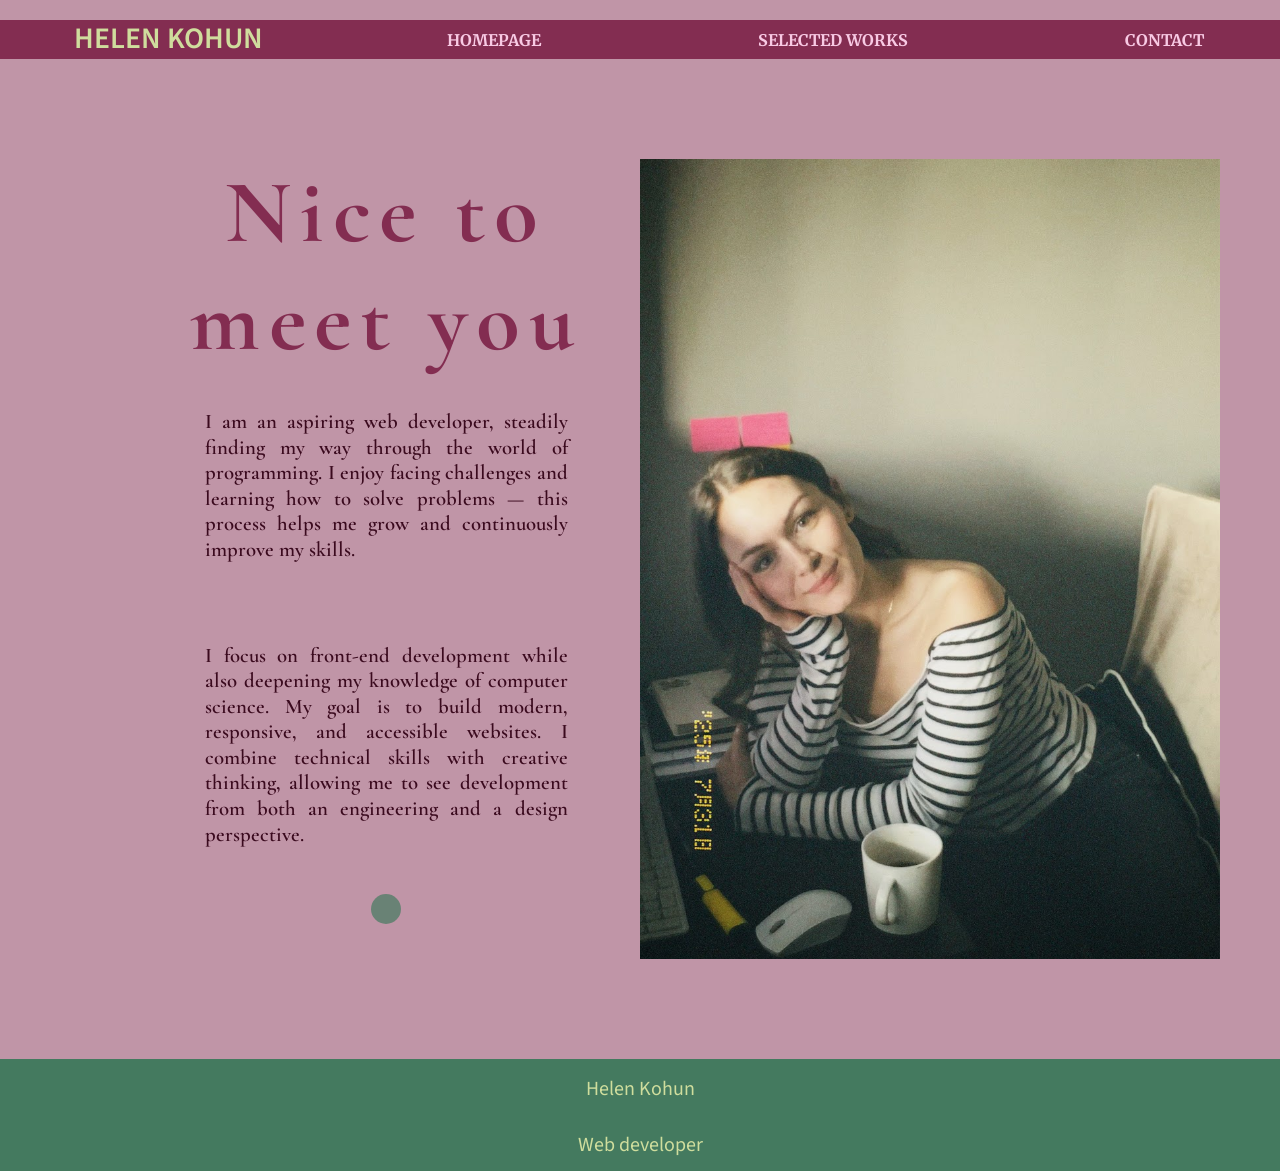
==== about.html @ d87a7ed3 "Add homepage code to GitHub" ====
<!doctype html>
<html lang="en">
  <head>
    <meta charset="UTF-8" />
    <meta name="viewport" content="width=device-width, initial-scale=1.0" />
    <title>Homepage | About</title>

    <!-- Fonts -->
    <link rel="preconnect" href="https://fonts.googleapis.com" />
    <link rel="preconnect" href="https://fonts.gstatic.com" crossorigin />
    <link
      href="https://fonts.googleapis.com/css2?family=Cormorant+Garamond:ital,wght@0,300..700;1,300..700&family=Merriweather:ital,opsz,wght@0,18..144,300..900;1,18..144,300..900&family=Source+Sans+3:ital,wght@0,200..900;1,200..900&display=swap"
      rel="stylesheet"
    />

    <!-- Library -->
    <link
      href="https://cdn.jsdelivr.net/npm/bootstrap@5.3.3/dist/css/bootstrap.min.css"
      rel="stylesheet"
      integrity="sha384-QWTKZyjpPEjISv5WaRU9OFeRpok6YctnYmDr5pNlyT2bRjXh0JMhjY6hW+ALEwIH"
      crossorigin="anonymous"
    />
    <script
      src="https://cdn.jsdelivr.net/npm/bootstrap@5.3.3/dist/js/bootstrap.bundle.min.js"
      integrity="sha384-YvpcrYf0tY3lHB60NNkmXc5s9fDVZLESaAA55NDzOxhy9GkcIdslK1eN7N6jIeHz"
      crossorigin="anonymous"
    ></script>
    <!-- Styles -->
    <link href="no-styles.css" rel="stylesheet" />
    <link rel="stylesheet" href="styles.css" />
  </head>
  <body class="body-about">
    <header>
      <div class="header">
        <p class="header__logo"><a href="index.html">Helen Kohun</a></p>
        <nav class="header__nav">
          <ul>
            <li><a href="index.html">homepage</a></li>
            <li><a href="works.html">selected works</a></li>
            <li><a href="contact.html">contact</a></li>
          </ul>
        </nav>
      </div>
    </header>
    <main>
      <section class="about">
        <div class="about__wrapper">
          <h2 class="about__title-1">Nice to meet you</h2>

          <div class="about__image">
            <img src="images/cpm35 2025-07-31 135859.361.jpg" alt="" />
          </div>
          <div class="about__text">
            <p class="about-p1">
              I am an aspiring web developer, steadily finding my way through
              the world of programming. I enjoy facing challenges and learning
              how to solve problems — this process helps me grow and
              continuously improve my skills.
            </p>

            <p class="about-p2">
              I focus on front-end development while also deepening my knowledge
              of computer science. My goal is to build modern, responsive, and
              accessible websites. I combine technical skills with creative
              thinking, allowing me to see development from both an engineering
              and a design perspective.
            </p>
          </div>
          <div class="about__decor-cicle"></div>
        </div>
      </section>
    </main>
  </body>
  <footer>
    <div class="footer__wrapper">
      <p>Helen Kohun</p>
      <p>Web developer</p>
    </div>
  </footer>
</html>
---- no-styles.css ----
@charset "UTF-8";
* {
  margin: 0;
  padding: 0;
  border: 0;
  box-sizing: border-box;
}

*,
*::after,
*::before {
  /* -moz-box-sizing: border-box;
  -webkit-box-sizing: border-box; */
  box-sizing: border-box;
}

:focus,
:active {
  outline: none;
}

a {
  color: inherit;
}
a:focus,
a:active {
  outline: none;
}

nav,
footer,
header,
aside {
  display: block;
}

html,
body {
  height: 100%;
  width: 100%;
  line-height: 1;
  font-size: 14px;
}

input,
button,
textarea {
  font-family: inherit;
}

input ::-ms-clear,
input[type="search"]::-webkit-search-cancel-button {
  display: none;
}

button {
  cursor: pointer;
  all: unset; /* Сбрасывает все стандартные стили */
  display: inline-block; /* Возвращает блочный стиль кнопки */
}

a,
a:visited {
  text-decoration: none;
}

a:hover {
  text-decoration: none;
}

ul {
  padding: 0;
  margin: 0;
}

ul li {
  list-style-type: none;
}

img {
  vertical-align: top;
}

h1,
h2,
h3,
h4,
h5,
h6 {
  font-size: inherit;
  font-weight: 400;
}
---- styles.css ----
:root {
  /*Background*/
  --bg-main: rgba(248, 202, 228, 0.5);
  --bg-secondary: #cfdd9d;
  --bg-header: #832d51;
  --bg-accent: #447a5f;
  --bg-header-nav: rgb(248, 202, 228);

  /*Text*/
  --text-main: #3a0a1e;
  --text-heading: rgb(131, 45, 81);
  --text-light: #cfdd9d;

  /*Links & buttons*/
  --link-accent: #447a5f;
}

html,
body {
  width: 100%;
  height: 100%;
  margin: 0;
  font-size: 16px;
}
body {
  background-color: var(--bg-main);
  display: flex;
  flex-direction: column;
  padding-top: 1.25rem;
}
.body-about {
  background-color: rgba(131, 45, 81, 0.5);
}

/* Header */
header {
  background-color: var(--bg-header);
  width: 100%;
}

/* Header-wrapper */
.header {
  max-width: 75rem;
  margin: 0 auto;
  padding: 0 1.25rem;
  display: flex;
  justify-content: space-between;
  align-items: center;
  flex-wrap: wrap;
  gap: 3rem;
}

@media (max-width: 480px) {
  .header {
    gap: 0.5rem;
  }
}

.header__logo {
  color: var(--text-light);
  font-family: "Source Sans 3", sans-serif;
  font-size: 1.86rem;
  font-weight: 600;
  text-transform: uppercase;
  margin-top: 0;
  margin-bottom: 0;
  margin-right: 100px;
  padding: 0.3rem 1.25rem 0.3rem 0.9rem;
  flex-shrink: 0;
}

.header__nav {
  flex-grow: 1;
}

.header__nav ul {
  display: flex;
  flex-wrap: wrap;
  justify-content: space-between;
}

.header__nav ul li a {
  color: var(--bg-header-nav);
  font-size: 1.25re;
  font-family: "Merriweather", serif;
  font-weight: 700;
  text-transform: uppercase;
  padding: 0.5rem 1rem;
  white-space: nowrap;
  transition: color 0.3s ease;
  display: block;
}

.header__nav ul li a:hover {
  color: var(--text-light);
}

/* Main */
main {
  flex-grow: 1;
}

/* Hero section*/
.hero__wrapper {
  max-width: 75rem;
  margin: 0 auto;
  padding: 0 1.25rem;
  min-height: 80vh;
  margin-top: 6.25rem;
  display: grid;
  grid-template-rows: repeat(4, 12.5rem);
  grid-template-columns: repeat(8, 1fr);
}

.hero__image {
  max-width: 100%;
  max-height: 100%;
  min-width: 240px;
  min-height: 300px;
  overflow: hidden;
  grid-row: 2/4;
  grid-column: 3/5;
}
.hero__image img {
  width: 100%;
  height: 100%;
  object-fit: contain;
  animation-name: hero-image;
  animation-duration: 2s;
}
@keyframes hero-image {
  from {
    opacity: 0;
    transform: translateY(10px);
  }
  to {
    opacity: 1;
    transform: translateY(0);
  }
}

.hero__hello {
  font-family: "Cormorant Garamond", serif;
  font-size: 9.4rem;
  font-weight: 800;
  letter-spacing: 0.6rem;
  color: var(--text-heading);
  margin: 0;
  text-transform: uppercase;
}
#hero__hello-hello {
  grid-row: 1/2;
  grid-column: 1/5;
  align-self: end;
  justify-self: end;
  animation-name: hello;
  animation-duration: 2s;
}
@keyframes hello {
  from {
    opacity: 0;
    transform: translateX(-10px);
  }
  to {
    opacity: 1;
    transform: translateX(0);
  }
}
#hero__hello-Im {
  grid-row: 2/3;
  grid-column: 1/3;
  justify-self: end;
  animation-name: hello;
  animation-duration: 2s;
}
#hero__hello-helen {
  grid-row: 2/3;
  grid-column: 5/7;
  z-index: 1;
  margin-left: -3.75rem;
  animation-name: helen;
  animation-duration: 2s;
}
@keyframes helen {
  from {
    opacity: 0;
    transform: translateX(0.63rem);
  }
  to {
    opacity: 1;
    transform: translateX(0);
  }
}

.hero__text {
  grid-row: 3/4;
  grid-column: 5/8;
  padding: 0 0 0 1.9rem;
}

.hero__text p {
  font-family: "Cormorant Garamond", serif;
  font-size: 1.1rem;
  text-align: justify;
  line-height: 1.6rem;
  margin: 0;
  font-weight: 600;
  color: var(--text-main);
  animation-name: hero-text;
  animation-duration: 2s;
}
@keyframes hero-text {
  from {
    opacity: 0;
    transform: translateX(0.63rem);
  }
  to {
    opacity: 1;
    transform: translateX(0);
  }
}
.hero__subtext-1,
.hero__subtext-2 {
  color: var(--text-light);
  font-size: 1.9rem;
  font-family: "Source Sans 3", sans-serif;
  grid-row: 1/2;
  grid-column: 5/7;
  justify-self: center;
  align-self: end;
  margin-bottom: 1.7rem;
  display: inline-block;
  background-color: var(--bg-accent);
  padding: 0.6rem 1.25rem;
  border-radius: 1.6rem;
  animation-name: subtext;
  animation-duration: 2s;
}

.hero__subtext-1 {
  grid-row: 1/2;
  grid-column: 5/6;
  justify-self: center;
  align-self: center;
  margin-bottom: -0.6rem;
  margin-right: -1.6rem;
}

@keyframes subtext {
  from {
    opacity: 0;
    transform: translateY(-0.63rem);
  }
  to {
    opacity: 1;
    transform: translateY(0);
  }
}

.hero__btn {
  justify-self: center;
  align-self: start;
  background-color: var(--bg-accent);
  border: none;
  padding: 0.94rem;
  color: var(--text-light);
  border-radius: 1.56rem;
  font-family: "Source Sans 3", sans-serif;
  font-size: 0.94rem;
  font-weight: 600;
  grid-row: 4/5;
  grid-column: 7/9;
  margin-top: 5px;
  margin-right: 5.62rem;
  animation-name: hero-button;
  animation-duration: 2s;
}

@keyframes hero-button {
  from {
    opacity: 0;
    transform: translateY(0.63rem);
  }
  to {
    opacity: 1;
    transform: translateY(0);
  }
}

.hero__link-1,
.hero__link-2 {
  font-family: "Cormorant Garamond", serif;
  font-size: 1.56rem;
  font-weight: 900;
  text-transform: uppercase;
  color: var(--link-accent);
  text-decoration: underline;
  animation-name: hero-links;
  animation-duration: 2s;
}

.hero__link-2 {
  grid-row: 4/5;
  grid-column: 2/3;
  margin-left: 0.63rem;
}
.hero__link-1 {
  grid-row: 3/4;
  grid-column: 1/2;
  align-self: end;
  text-align: right;
}

@keyframes hero-links {
  from {
    opacity: 0;
    transform: translateY(0.63);
  }
  to {
    opacity: 1;
    transform: translateY(0);
  }
}

.hero__decor-cicle {
  width: 1.25rem;
  height: 1.25rem;
  border-radius: 50%;
  background-color: var(--bg-accent);
  grid-row: 4/5;
  grid-column: 1/2;
  justify-self: end;
  margin-top: 0.94rem;
  margin-right: 0.75rem;
  opacity: 0.8;
  animation-name: decor-cicle;
  animation-duration: 2s;
}
@keyframes decor-cicle {
  from {
    opacity: 0;
    transform: translateY(0.63);
  }
  to {
    opacity: 0.8;
    transform: translateY(0);
  }
}

/* Внесенный изменения */

/* Mobile */

@media (max-width: 768px) {
  .hero__wrapper {
    display: flex;
    flex-direction: column;
    align-items: center;
    text-align: center;
    min-height: unset;
    margin-top: 2rem;
  }

  .hero__hello,
  #hero__hello-hello,
  #hero__hello-Im,
  #hero__hello-helen {
    font-size: 2.5rem;
    letter-spacing: 0.2rem;
    padding: 0 10px;
    margin: 0 !important;
    justify-self: unset;
    align-self: unset;
  }

  .hero__image {
    margin-top: 1.5rem;
    min-width: unset;
    width: 100%;
    max-width: 320px;
    min-height: unset;
  }

  .hero__text {
    margin: 1.5rem 0;
    padding: 0;
    max-width: 90%;
  }

  .hero__text p {
    font-size: 1.2rem;
    line-height: 2rem;
  }

  .hero__link-1,
  .hero__link-2 {
    display: none;
  }

  .hero__btn {
    font-size: 1.1rem;
    margin: 0;
    justify-self: unset;
    align-self: unset;
    margin-bottom: 1.5rem;
  }

  .hero__decor-cicle {
    display: none;
  }

  .hero__subtext-1,
  .hero__subtext-2 {
    display: none;
  }
}

/* Tablets */
@media (min-width: 769px) and (max-width: 1100px) {
  .hero__wrapper {
    grid-template-rows: repeat(4, 12.5rem);
    grid-template-columns: repeat(8, 1fr);
    gap: 1rem;
  }

  .hero__hello {
    font-size: 5rem;
    letter-spacing: 0.2rem;
  }

  #hero__hello-hello {
    grid-column: 1/4;
    grid-row: 1;
    justify-self: center;
  }
  #hero__hello-Im {
    grid-column: 1/2;
    grid-row: 2;
    z-index: 1;
  }
  #hero__hello-helen {
    grid-column: 3 / 5;
    grid-row: 2;
    margin-left: 0;

    margin-left: 0 !important;
  }

  .hero__image {
    grid-column: 2 / 5;
    grid-row: 2 / 4;
    min-width: 150px;
    justify-self: center;
    max-width: 450px;
  }

  .hero__text {
    grid-column: 5/8;
    grid-row: 2/4;
    max-width: 100%;
    padding: 0 1rem;
    justify-self: center;
    align-self: center;
  }

  .hero__text p {
    font-size: 1rem;
    line-height: 1.2rem;
  }
  .hero__btn {
    font-size: 1.2rem;
    margin: 0;
    grid-column: 5/8;
    grid-row: 4;
  }

  .hero__subtext-1 {
    font-size: 1.3rem;
    grid-column: 6/7;
    grid-row: 1;
    align-self: end;
  }

  .hero__subtext-2 {
    font-size: 1.3rem;
    grid-column: 6/8;
    grid-row: 2;
    align-self: start;
    margin-top: -10px;
  }
}

/*Philosophy*/

.philosophy {
  width: 100%;
  min-height: 30vh;
  background-color: #832d51;
  padding: 1.56rem;
  text-align: center;
  color: #cfdd9d;
  font-family: "Source Sans 3", sans-serif;
  font-size: 1.56rem;
  font-weight: 400;
  display: flex;
  flex-direction: column;
  justify-content: center;
}

/* About */
.about__wrapper {
  max-width: 1200px;
  margin: 0 auto;
  padding: 6.25rem 1.25rem;
  min-height: 80vh;
  display: grid;
  grid-template-rows: repeat(8, 6.25rem);
  grid-template-columns: repeat(16, 1fr);
}

.about__title-1 {
  font-family: "Cormorant Garamond", serif;
  font-size: 5.6rem;
  font-weight: 800;
  letter-spacing: 0.56rem;
  color: var(--text-heading);
  grid-column: 2/9;
  grid-row: 1/2;
  text-align: center;
  animation-name: about-title;
  animation-duration: 2s;
}
@keyframes about-title {
  from {
    opacity: 0;
    transform: translateY(-10px);
  }
  to {
    opacity: 1;
    transform: translateY(0);
  }
}

.about__text {
  font-family: "Cormorant Garamond", serif;
  font-size: 1.3rem;
  text-align: justify;
  line-height: 1.6rem;
  margin: 0;
  font-weight: 600;
  color: var(--text-main);
  grid-column: 3/8;
  grid-row: 3/7;
  animation-name: about-text;
  animation-duration: 2s;
}

@keyframes about-text {
  from {
    opacity: 0;
    transform: translateY(10px);
  }
  to {
    opacity: 1;
    transform: translateY(0);
  }
}

.about__text .about-p1 {
  margin-bottom: 5rem;
  margin-top: 3.1rem;
}
.about__image {
  max-width: 100%;
  max-height: 100%;
  min-width: 240px;
  min-height: 300px;
  overflow: hidden;
  display: block;
  grid-column: 9/17;
  grid-row: 1/9;
  animation-name: about-image;
  animation-duration: 2s;
}

@keyframes about-image {
  from {
    opacity: 0;
    transform: translateX(10px);
  }
  to {
    opacity: 1;
    transform: translateX(0);
  }
}

.about__image img {
  width: 100%;
  height: 100%;
  object-fit: cover;
  display: block;
}

.about__decor-cicle {
  width: 1.88rem;
  height: 1.88rem;
  border-radius: 50%;
  background-color: var(--bg-accent);
  opacity: 0.7;
  grid-column: 5/6;
  grid-row: 8/9;
  justify-self: center;
  align-self: center;
  animation-name: about-text;
  animation-duration: 2s;
}

/* Mobile About section*/

@media (max-width: 768px) {
  .about__wrapper {
    display: flex;
    flex-direction: column;
    gap: 1.5rem;
    align-items: center;
  }

  .about__title-1 {
    font-size: 3rem;
  }

  .about__image {
    max-width: 90%;
    max-height: 90%;
    min-width: 240px;
    min-height: 300px;
  }

  .about__text {
    max-width: 90%;
    font-size: 1.2rem;
  }

  .about__text .about-p1 {
    margin-bottom: 2rem;
    margin-top: 3.1rem;
  }
}

/* SELECTED works*/
.works__container {
  margin-bottom: 6.5rem;
}
.works__title {
  font-family: "Cormorant Garamond", serif;
  font-size: 3.5rem;
  font-weight: 800;
  letter-spacing: 0.56rem;
  color: var(--text-heading);
  padding-top: 6.25rem;
  animation-name: works-title;
  animation-duration: 2s;
}

@keyframes works-title {
  from {
    opacity: 0;
    transform: translateY(-10px);
  }
  to {
    opacity: 1;
    transform: translateY(0);
  }
}

.works__subtitle {
  font-family: "Cormorant Garamond", serif;
  font-size: 1.5rem;
  line-height: 1.6rem;
  font-weight: 600;
  color: var(--text-main);
  animation-name: works-title;
  animation-duration: 2s;
}
.card {
  animation-name: works-card;
  animation-duration: 2s;
}
.works__card {
  background-color: var(--bg-secondary);
  padding-top: 25px;
  padding-bottom: 25px;
}

@keyframes works-card {
  from {
    opacity: 0;
    transform: translateY(10px);
  }
  to {
    opacity: 1;
    transform: translateY(0);
  }
}
.card-title {
  text-align: center;
  padding-bottom: 15px;
  font-family: "Source Sans 3", sans-serif;
  font-size: 1.3rem;
  line-height: 1.6rem;
  font-weight: 600;
  color: #3a0a1e;
}
.card-text {
  text-align: justify;
  font-family: "Cormorant Garamond", serif;
  font-size: 22px;
  font-weight: 400;
  line-height: 1.8rem;
  padding-bottom: 15px;
  color: var(--text-main);
}
.works__btn {
  font-family: "Source Sans 3", sans-serif;
  border: none;
  padding: 5px;
  color: #3a0a1e;
  background-color: rgb(248, 202, 228);
}
.works__btn:hover {
  background-color: #447a5f;
  color: #cfdd9d;
}

.works__btn-d {
  font-family: "Source Sans 3", sans-serif;
  border: none;
  padding: 5px;
  color: #cfdd9d;
  background-color: #832d51;
}
.works__btn-d:hover {
  background-color: rgb(248, 202, 228);
  color: #3a0a1e;
}

.works__badge {
  background-color: rgb(248, 202, 228);
  color: #3a0a1e;
}

/*Contact*/
.contact__wrapper {
  max-width: 1200px;
  margin: 0 auto;
  padding: 6.25rem 1.25rem;
  min-height: 80vh;
  display: flex;
  justify-content: space-between;
}
.contact__info {
  flex: 1;
  display: flex;
  flex-direction: column;
  justify-content: space-evenly;
  animation-name: contact-info;
  animation-duration: 2s;
}
@keyframes contact-info {
  from {
    opacity: 0;
    transform: translateX(-10px);
  }
  to {
    opacity: 1;
    transform: translateX(0);
  }
}

.contact__form {
  flex: 1;
  display: flex;
  flex-direction: column;
  justify-content: center;
  animation-name: contact-form;
  animation-duration: 2s;
}

@keyframes contact-form {
  from {
    opacity: 0;
    transform: translateX(10px);
  }
  to {
    opacity: 1;
    transform: translateX(0);
  }
}
.contact-frame {
  height: 80%;
  border-radius: 20px;
  background-color: rgb(131, 45, 81);
}
input {
  margin: 0 auto;
  display: block;
  width: 80%;
  background-color: rgb(131, 45, 81);
  padding: 30px;
  border-bottom: 2px solid #cfdd9d;
  color: rgb(248, 202, 228);
  font-family: "Source Sans 3", sans-serif;
}

input::placeholder {
  color: #cfdd9d;
  font-family: "Cormorant Garamond", serif;
}

.contact__btn {
  display: block;
  width: 70%;
  text-align: center;
  margin: 0 auto;
  margin-top: 20px;
  background-color: var(--bg-accent);
  border: none;
  padding: 0.94rem;
  color: var(--text-light);
  border-radius: 1.56rem;
  font-family: "Source Sans 3", sans-serif;
  font-size: 1rem;
  font-weight: 600;
}

.contact__title-1 {
  font-family: "Source Sans 3", sans-serif;
  font-size: 2rem;
  font-weight: 600;
  text-transform: uppercase;
  text-align: center;
  color: #832d51;
}

.contact__title-2 {
  font-family: "Cormorant Garamond", serif;
  font-size: 22px;
  font-weight: 400;
  line-height: 1.8rem;
  color: var(--text-main);
  text-align: center;
}
address {
  text-align: center;
}

address dt {
  font-family: "Source Sans 3", sans-serif;
  text-transform: uppercase;
  color: #3a0a1e;
}

address dd a {
  color: var(--link-accent);
  font-weight: 700;
}

.contact__title-3 {
  padding-top: 25px;
  font-family: "Source Sans 3", sans-serif;
  font-size: 1.5rem;
  font-weight: 600;
  text-transform: uppercase;
  text-align: center;
  color: #cfdd9d;
}

.form__textarea {
  margin: 0 auto;
  display: block;
  width: 80%;
  background-color: rgb(131, 45, 81);
  padding: 30px;
  border-bottom: 2px solid #cfdd9d;
  color: rgb(248, 202, 228);
  font-family: "Source Sans 3", sans-serif;
}

.form__textarea::placeholder {
  color: #cfdd9d;
  font-family: "Cormorant Garamond", serif;
}

/* Mobile Contact section */
@media (max-width: 768px) {
  .contact__wrapper {
    display: flex;
    flex-direction: column;
  }
  .contact__btn {
    margin-bottom: 20px;
  }
}

/* Footer */
footer {
  background-color: #447a5f;
  flex-shrink: 0;
  width: 100%;
  color: #cfdd9d;
  padding-top: 30px 0;
  font-family: "Source Sans 3", sans-serif;
  font-size: 20px;
}

.footer__wrapper {
  max-width: 1200px;
  margin: 0 auto;
  display: flex;
  flex-direction: column;
  align-items: center;
  justify-content: center;
}
footer p {
  padding-top: 20px;
}

.dark-theme {
  /*Background*/
  --bg-main: #1b1418;
  --bg-secondary: #2a1d23;
  --bg-header: #2f1c25;
  --bg-accent: #4f8f6f;

  /*Text*/
  --text-main: #f2e9ee;
  --text-heading: #e4b6c8;
  --text-light: #cfdd9d;

  /*Links & buttons*/
  --link-accent: #6fcf97;
}
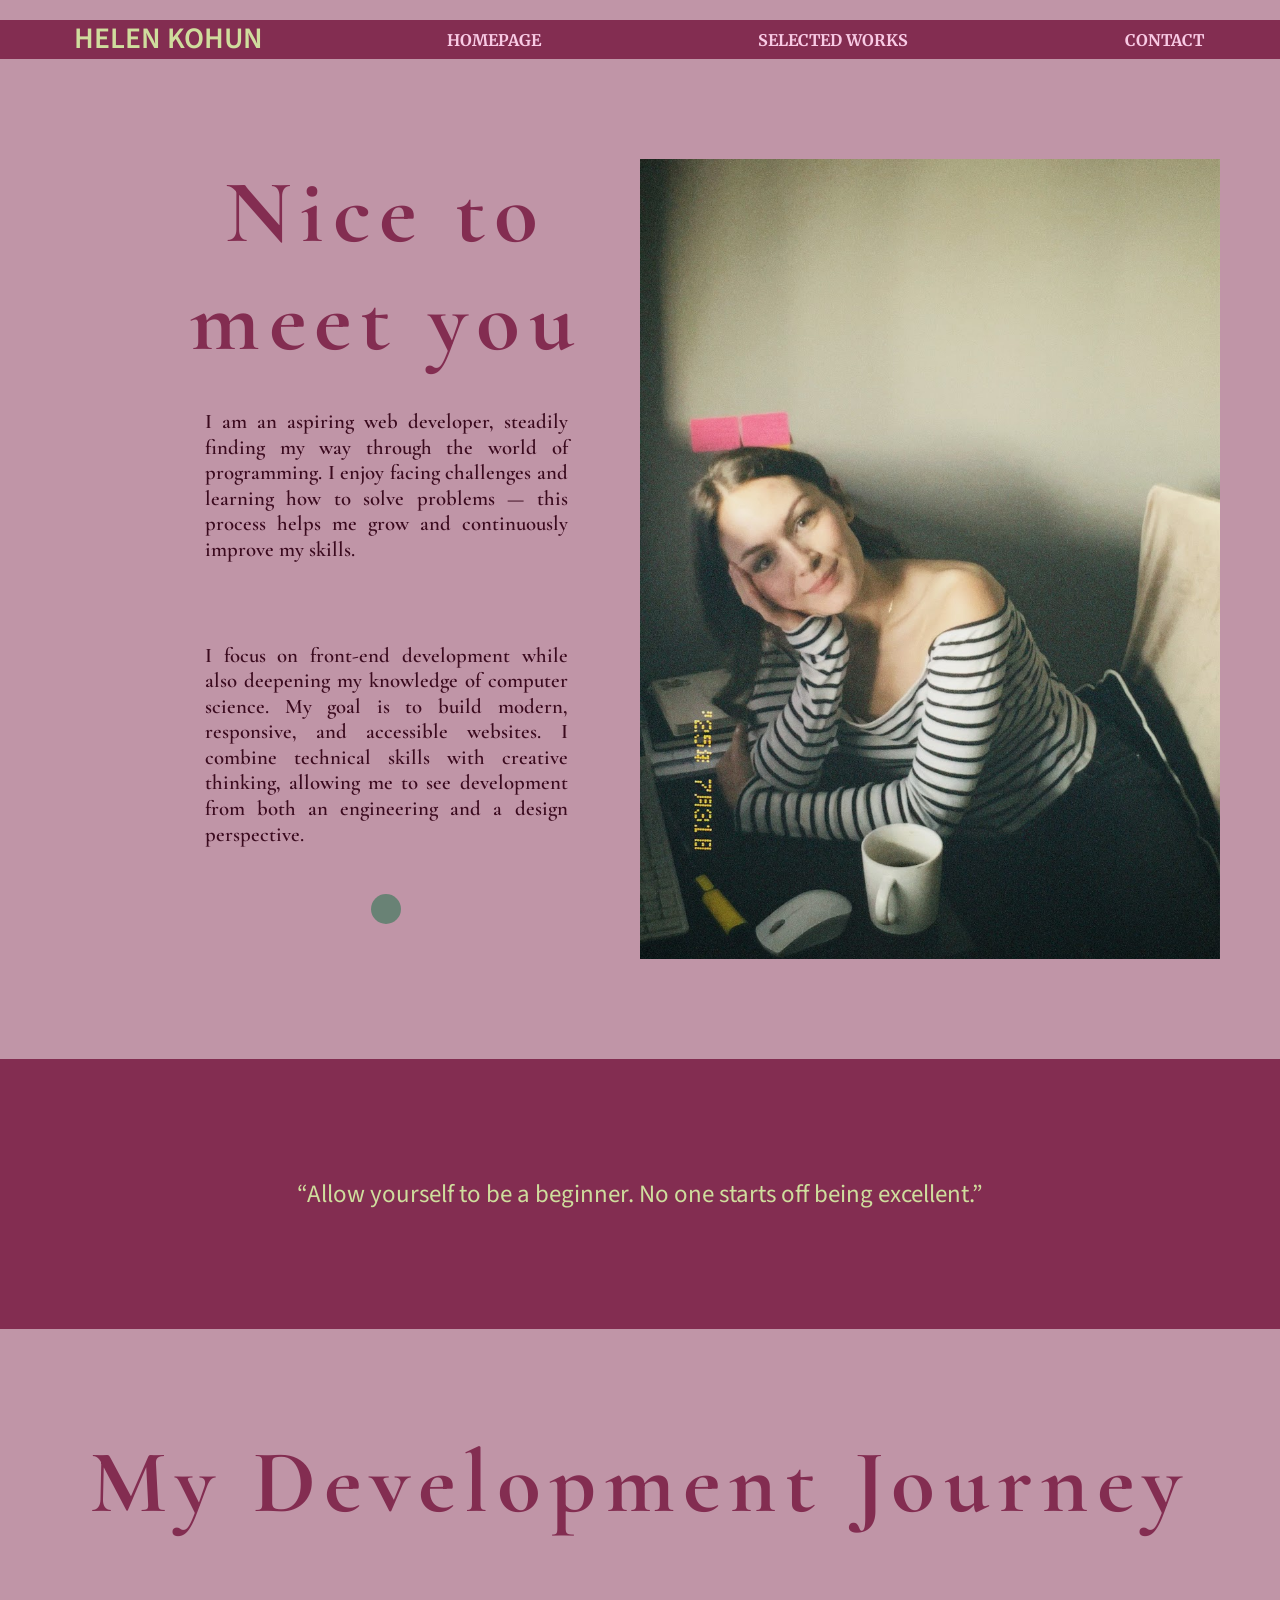
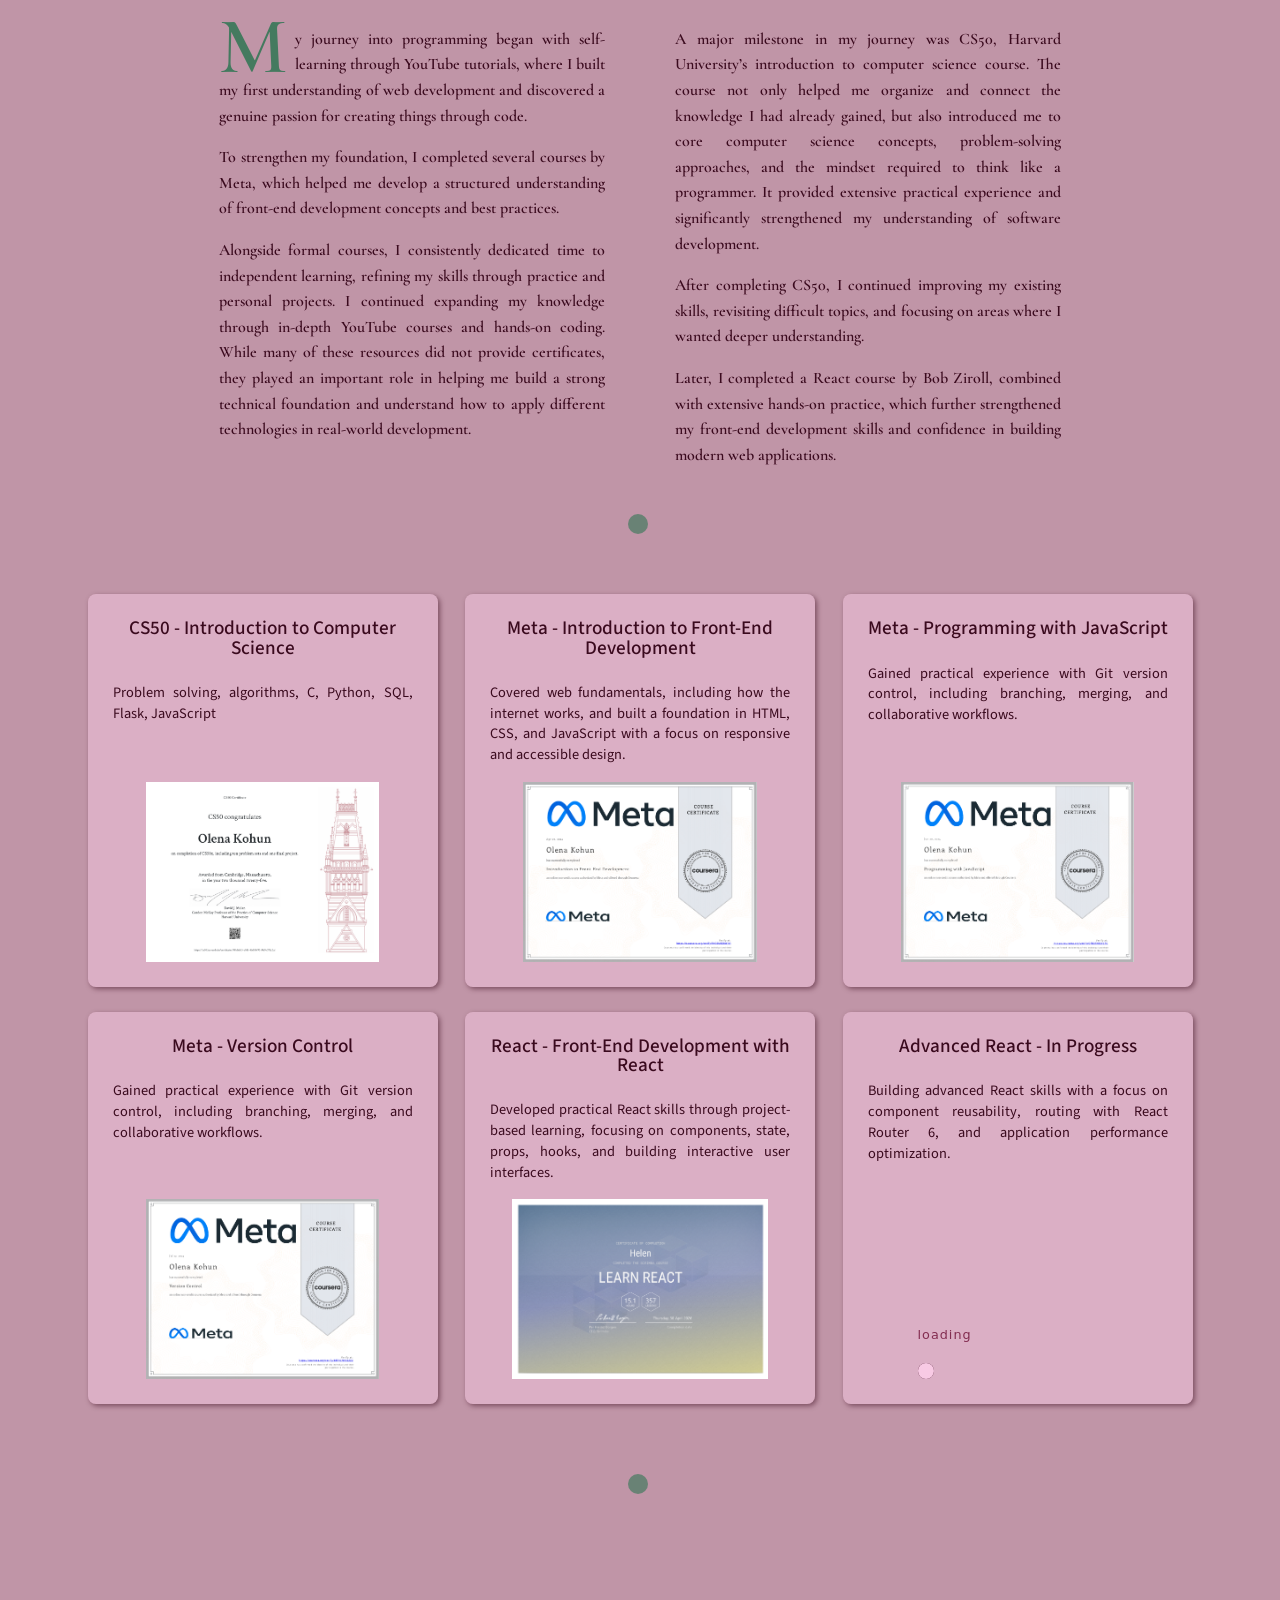
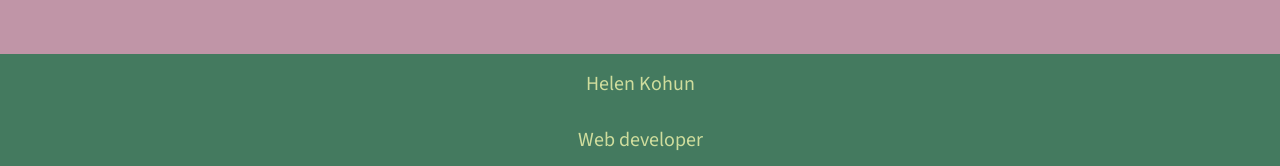
==== commit da1bab1c: "Add path section" ====
--- a/about.html
+++ b/about.html
@@ -69,6 +69,198 @@
           <div class="about__decor-cicle"></div>
         </div>
       </section>
+      <!-- Philosophy -->
+      <section class="philosophy">
+        <q
+          >Allow yourself to be a beginner. No one starts off being
+          excellent.</q
+        >
+      </section>
+
+      <!-- Path section -->
+      <section class="path">
+        <div class="path__wrapper">
+          <h1>My Development Journey</h1>
+          <div class="path__container">
+            <div class="path__main-text">
+              <div class="path__text-element">
+                <p id="first-letter">
+                  My journey into programming began with self-learning through
+                  YouTube tutorials, where I built my first understanding of web
+                  development and discovered a genuine passion for creating
+                  things through code.
+                </p>
+                <p>
+                  To strengthen my foundation, I completed several courses by
+                  Meta, which helped me develop a structured understanding of
+                  front-end development concepts and best practices.
+                </p>
+
+                <p>
+                  Alongside formal courses, I consistently dedicated time to
+                  independent learning, refining my skills through practice and
+                  personal projects. I continued expanding my knowledge through
+                  in-depth YouTube courses and hands-on coding. While many of
+                  these resources did not provide certificates, they played an
+                  important role in helping me build a strong technical
+                  foundation and understand how to apply different technologies
+                  in real-world development.
+                </p>
+              </div>
+              <div class="path__text-element">
+                <p>
+                  A major milestone in my journey was CS50, Harvard University’s
+                  introduction to computer science course. The course not only
+                  helped me organize and connect the knowledge I had already
+                  gained, but also introduced me to core computer science
+                  concepts, problem-solving approaches, and the mindset required
+                  to think like a programmer. It provided extensive practical
+                  experience and significantly strengthened my understanding of
+                  software development.
+                </p>
+
+                <p>
+                  After completing CS50, I continued improving my existing
+                  skills, revisiting difficult topics, and focusing on areas
+                  where I wanted deeper understanding.
+                </p>
+
+                <p>
+                  Later, I completed a React course by Bob Ziroll, combined with
+                  extensive hands-on practice, which further strengthened my
+                  front-end development skills and confidence in building modern
+                  web applications.
+                </p>
+              </div>
+            </div>
+            <div class="path__decor-cicle"></div>
+            <div class="path__certificates">
+              <div class="path__certificate-container">
+                <div class="path__certificate-text">
+                  <h3>CS50 - Introduction to Computer Science</h3>
+                  <p>
+                    Problem solving, algorithms, C, Python, SQL, Flask,
+                    JavaScript
+                  </p>
+                </div>
+                <div class="path__certificate-image">
+                  <a href="/certificates/CS50x.pdf" target="_blank">
+                    <img
+                      src="/images/certificates/CS50x.png"
+                      alt="CS50x Certificate - Harvard CS50"
+                    />
+                  </a>
+                </div>
+              </div>
+
+              <div class="path__certificate-container">
+                <div class="path__certificate-text">
+                  <h3>Meta - Introduction to Front-End Development</h3>
+                  <p>
+                    Covered web fundamentals, including how the internet works,
+                    and built a foundation in HTML, CSS, and JavaScript with a
+                    focus on responsive and accessible design.
+                  </p>
+                </div>
+                <div class="path__certificate-image">
+                  <a
+                    href="/certificates/Coursera 9YC6UBZKWJVJ.pdf"
+                    target="_blank"
+                  >
+                    <img
+                      src="/images/certificates/Meta_introd_front-end.png"
+                      alt=""
+                    />
+                  </a>
+                </div>
+              </div>
+
+              <div class="path__certificate-container">
+                <div class="path__certificate-text">
+                  <h3>Meta - Programming with JavaScript</h3>
+                  <p>
+                    Gained practical experience with Git version control,
+                    including branching, merging, and collaborative workflows.
+                  </p>
+                </div>
+                <div class="path__certificate-image">
+                  <a
+                    href="/certificates/Coursera QFB3RYR3YC7C.pdf"
+                    target="_blank"
+                  >
+                    <img
+                      src="/images/certificates/Meta_JavaScript.png"
+                      alt=""
+                    />
+                  </a>
+                </div>
+              </div>
+
+              <div class="path__certificate-container">
+                <div class="path__certificate-text">
+                  <h3>Meta - Version Control</h3>
+                  <p>
+                    Gained practical experience with Git version control,
+                    including branching, merging, and collaborative workflows.
+                  </p>
+                </div>
+                <div class="path__certificate-image">
+                  <a
+                    href="/certificates/Coursera 4RFHCNSS2ZZ2.pdf"
+                    target="_blank"
+                  >
+                    <img
+                      src="/images/certificates/Meta_version_control.png"
+                      alt=""
+                    />
+                  </a>
+                </div>
+              </div>
+
+              <div class="path__certificate-container">
+                <div class="path__certificate-text">
+                  <h3>React - Front-End Development with React</h3>
+                  <p>
+                    Developed practical React skills through project-based
+                    learning, focusing on components, state, props, hooks, and
+                    building interactive user interfaces.
+                  </p>
+                </div>
+                <div class="path__certificate-image">
+                  <a
+                    href="/certificates/Free Interactive React Tutorial_ Learn modern React in this extensive course lead by Bob Ziroll.pdf"
+                    target="_blank"
+                  >
+                    <img src="/images/certificates/React_Scrimba.png" alt="" />
+                  </a>
+                </div>
+              </div>
+
+              <div class="path__certificate-container">
+                <div class="path__certificate-text">
+                  <h3>Advanced React - In Progress</h3>
+                  <p>
+                    Building advanced React skills with a focus on component
+                    reusability, routing with React Router 6, and application
+                    performance optimization.
+                  </p>
+                </div>
+                <!-- Loader -->
+                <div class="loader">
+                  <span class="loader-text">loading</span>
+                  <span class="load"></span>
+                </div>
+                <!-- <div class="path__certificate-image react-advanced"> -->
+                <!-- <a href="#" target="_blank">
+                    <img src="#" alt="" />
+                  </a> -->
+                <!-- </div> -->
+              </div>
+            </div>
+          </div>
+          <div class="path__decor-cicle"></div>
+        </div>
+      </section>
     </main>
   </body>
   <footer>
--- a/styles.css
+++ b/styles.css
@@ -347,8 +347,6 @@
   }
 }
 
-/* Внесенный изменения */
-
 /* Mobile */
 
 @media (max-width: 768px) {
@@ -646,6 +644,176 @@
     margin-top: 3.1rem;
   }
 }
+/* Path section */
+
+.path__wrapper {
+  max-width: 1200px;
+  margin: 0 auto;
+  padding: 6.25rem 1.25rem;
+  min-height: 80vh;
+}
+
+.path__wrapper > h1 {
+  text-align: center;
+  font-family: "Cormorant Garamond", serif;
+  font-size: 5.6rem;
+  font-weight: 800;
+  letter-spacing: 0.56rem;
+  color: var(--text-heading);
+  animation-name: journey;
+  animation-duration: 2s;
+}
+
+.path__container {
+  margin: 80px 0;
+  display: flex;
+  flex-direction: column;
+}
+
+.path__main-text {
+  font-family: "Cormorant Garamond", serif;
+  font-size: 1rem;
+  text-align: justify;
+  line-height: 1.6rem;
+  margin-bottom: 80px;
+  font-weight: 600;
+  color: var(--text-main);
+  display: flex;
+  justify-content: center;
+  gap: 50px;
+  animation-name: journey;
+  animation-duration: 2s;
+}
+.path__text-element {
+  width: 35%;
+  padding: 10px;
+}
+
+#first-letter::first-letter {
+  font-size: 5rem;
+
+  float: left;
+  margin-right: 8px;
+  line-height: 0.5;
+  color: var(--bg-accent);
+}
+
+.path__decor-cicle {
+  position: relative;
+  left: 49%;
+  bottom: 60px;
+  width: 20px;
+  height: 20px;
+  border-radius: 50%;
+  background-color: var(--bg-accent);
+  opacity: 0.7;
+}
+
+.path__certificates {
+  display: flex;
+  flex-wrap: wrap;
+  gap: 25px 0;
+  justify-content: space-evenly;
+  margin-bottom: 50px;
+  animation-name: journey-cert;
+  animation-duration: 2s;
+}
+
+.path__certificate-container {
+  display: flex;
+  flex-direction: column;
+  align-items: center;
+  padding: 25px;
+  border-radius: 8px;
+  max-width: 350px;
+  background-color: var(--bg-main);
+  box-shadow: 2px 2px 5px rgba(58, 10, 30, 0.5);
+  transition: transform 0.3s ease;
+}
+
+.path__certificate-container:hover {
+  transform: scale(1.1);
+}
+
+.path__certificate-text {
+  flex: 1;
+}
+
+.path__certificate-text h3 {
+  font-family: "Source Sans 3", sans-serif;
+  color: var(--text-main);
+  font-weight: 500;
+  font-size: 1.2rem;
+  text-align: center;
+  line-height: 1.2rem;
+  margin-bottom: 25px;
+}
+
+.path__certificate-text p {
+  font-family: "Source Sans 3", sans-serif;
+  font-size: 0.9rem;
+  text-align: justify;
+  line-height: 1.3rem;
+  color: var(--text-main);
+}
+
+.path__certificate-image {
+  width: 300px;
+  aspect-ratio: 5 / 3;
+  overflow: hidden;
+}
+
+.path__certificate-image img {
+  object-fit: contain;
+  width: 100%;
+  height: 100%;
+}
+
+@keyframes journey {
+  from {
+    opacity: 0;
+    transform: translateY(-0.63rem);
+  }
+  to {
+    opacity: 1;
+    transform: translateY(0);
+  }
+}
+
+@keyframes journey-cert {
+  from {
+    opacity: 0;
+    transform: translateY(0.63rem);
+  }
+  to {
+    opacity: 1;
+    transform: translateY(0);
+  }
+}
+
+/* Mobile Path section */
+
+@media (max-width: 768px) {
+  .path__wrapper {
+    display: flex;
+    flex-direction: column;
+  }
+
+  .path__wrapper > h1 {
+    font-size: 3rem;
+    letter-spacing: 0.2px;
+  }
+
+  .path__main-text {
+    font-size: 1.2rem;
+    display: flex;
+    flex-direction: column;
+  }
+  .path__text-element {
+    width: 100%;
+    padding: 10px;
+  }
+}
 
 /* SELECTED works*/
 .works__container {
@@ -940,3 +1108,127 @@
   /*Links & buttons*/
   --link-accent: #6fcf97;
 }
+
+/* Progress bar */
+
+/* From Uiverse.io by alexruix */
+.loader {
+  width: 200px;
+  height: 50px;
+  position: relative;
+  margin: 0 auto;
+}
+
+.loader-text {
+  position: absolute;
+  top: 0;
+  padding: 0;
+  margin: 0;
+  color: var(--bg-header);
+  animation: text_713 3.5s ease both infinite;
+  font-size: 0.8rem;
+  letter-spacing: 1px;
+}
+
+.load {
+  background-color: var(--text-main);
+  border-radius: 50px;
+  display: block;
+  height: 16px;
+  width: 16px;
+  bottom: 0;
+  position: absolute;
+  transform: translateX(64px);
+  animation: loading_713 3.5s ease both infinite;
+}
+
+.load::before {
+  position: absolute;
+  content: "";
+  width: 100%;
+  height: 100%;
+  background-color: var(--bg-header-nav);
+  border-radius: inherit;
+  animation: loading2_713 3.5s ease both infinite;
+}
+
+@keyframes text_713 {
+  0% {
+    letter-spacing: 1px;
+    transform: translateX(0px);
+  }
+
+  40% {
+    letter-spacing: 2px;
+    transform: translateX(26px);
+  }
+
+  80% {
+    letter-spacing: 1px;
+    transform: translateX(32px);
+  }
+
+  90% {
+    letter-spacing: 2px;
+    transform: translateX(0px);
+  }
+
+  100% {
+    letter-spacing: 1px;
+    transform: translateX(0px);
+  }
+}
+
+@keyframes loading_713 {
+  0% {
+    width: 16px;
+    transform: translateX(0px);
+  }
+
+  40% {
+    width: 100%;
+    transform: translateX(0px);
+  }
+
+  80% {
+    width: 16px;
+    transform: translateX(64px);
+  }
+
+  90% {
+    width: 100%;
+    transform: translateX(0px);
+  }
+
+  100% {
+    width: 16px;
+    transform: translateX(0px);
+  }
+}
+
+@keyframes loading2_713 {
+  0% {
+    transform: translateX(0px);
+    width: 16px;
+  }
+
+  40% {
+    transform: translateX(0%);
+    width: 80%;
+  }
+
+  80% {
+    width: 100%;
+    transform: translateX(0px);
+  }
+
+  90% {
+    width: 80%;
+    transform: translateX(15px);
+  }
+
+  100% {
+    transform: translateX(0px);
+    width: 16px;
+  }
+}
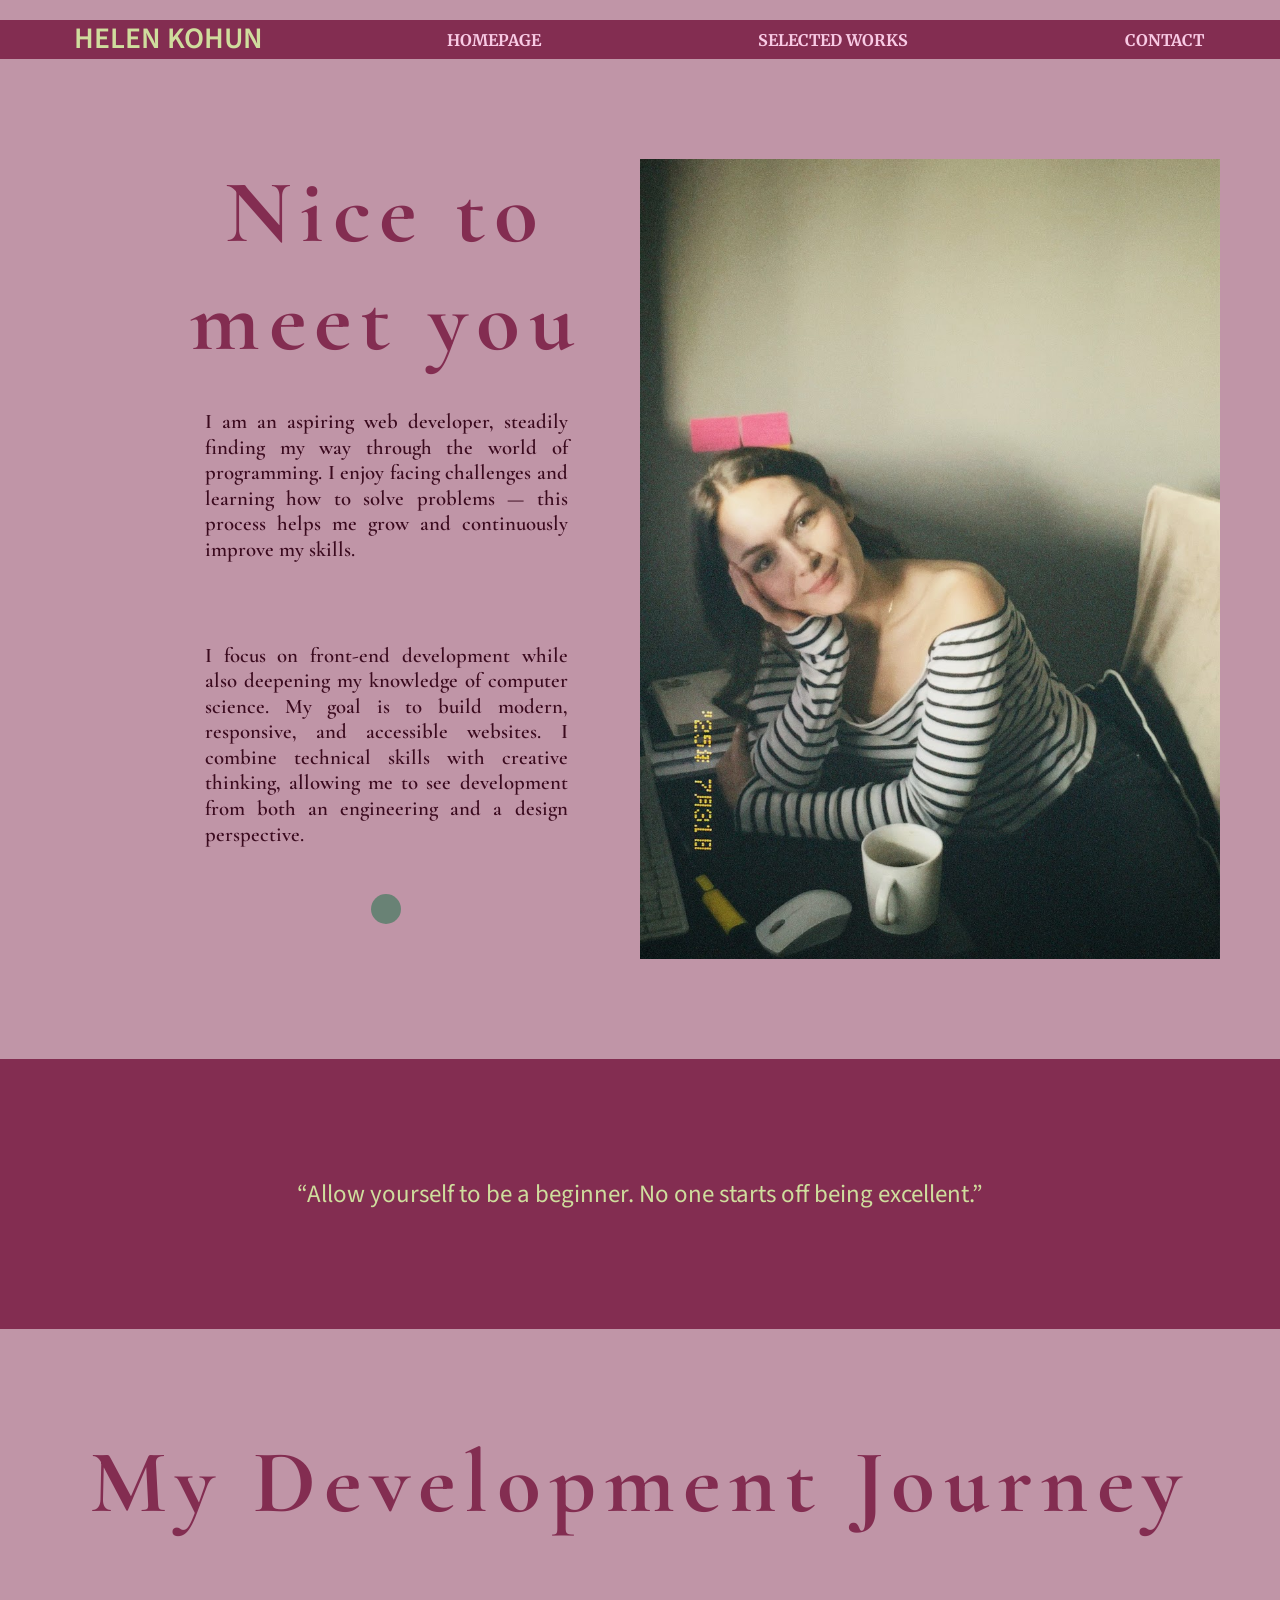
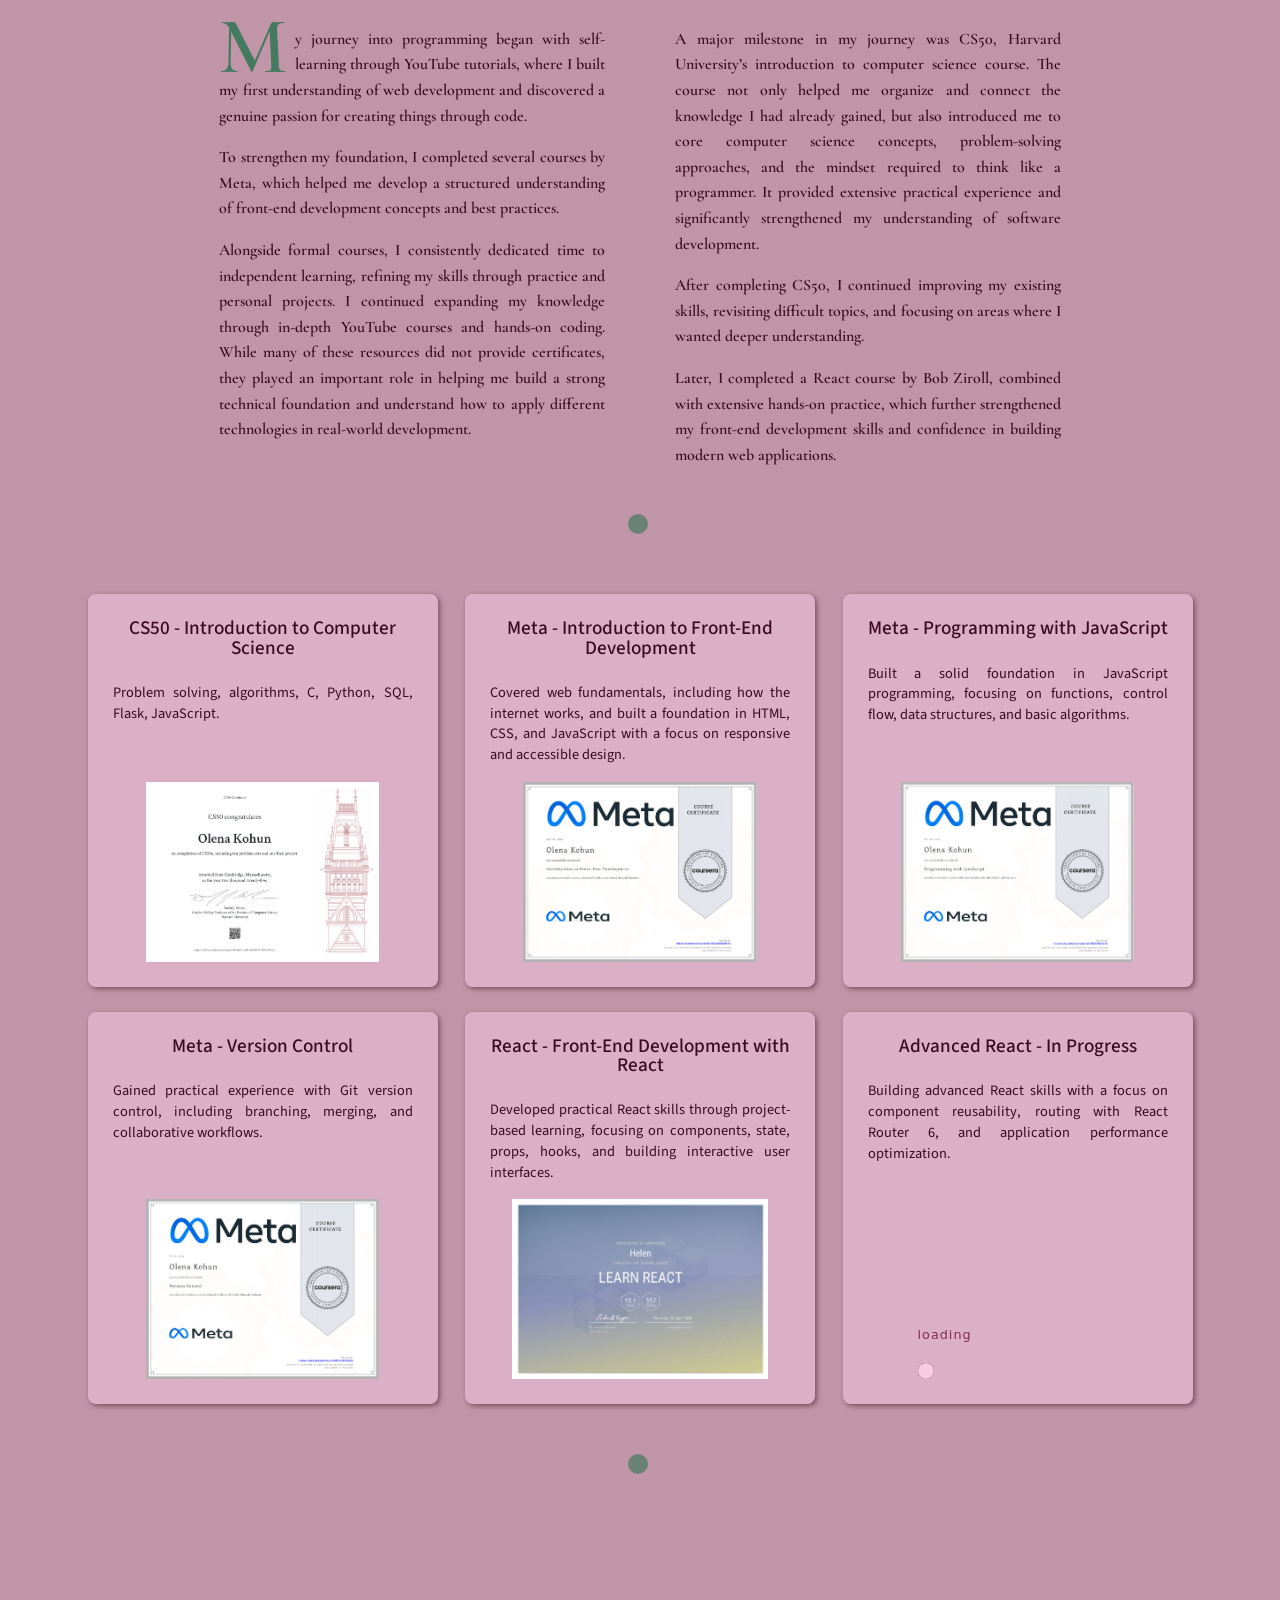
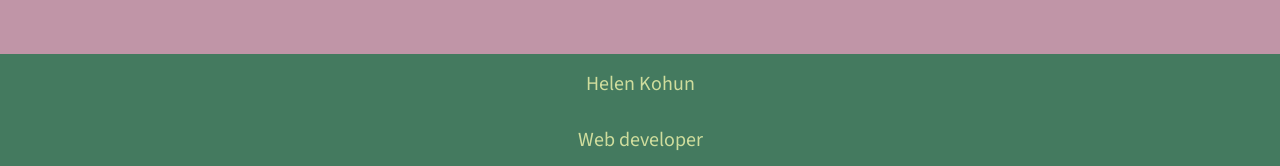
==== commit b715cead: "Update stylesheet" ====
--- a/about.html
+++ b/about.html
@@ -78,6 +78,7 @@
       </section>
 
       <!-- Path section -->
+
       <section class="path">
         <div class="path__wrapper">
           <h1>My Development Journey</h1>
@@ -140,7 +141,7 @@
                   <h3>CS50 - Introduction to Computer Science</h3>
                   <p>
                     Problem solving, algorithms, C, Python, SQL, Flask,
-                    JavaScript
+                    JavaScript.
                   </p>
                 </div>
                 <div class="path__certificate-image">
@@ -179,8 +180,9 @@
                 <div class="path__certificate-text">
                   <h3>Meta - Programming with JavaScript</h3>
                   <p>
-                    Gained practical experience with Git version control,
-                    including branching, merging, and collaborative workflows.
+                    Built a solid foundation in JavaScript programming, focusing
+                    on functions, control flow, data structures, and basic
+                    algorithms.
                   </p>
                 </div>
                 <div class="path__certificate-image">
@@ -257,8 +259,8 @@
                 <!-- </div> -->
               </div>
             </div>
+            <div class="path__decor-cicle2"></div>
           </div>
-          <div class="path__decor-cicle"></div>
         </div>
       </section>
     </main>
--- a/styles.css
+++ b/styles.css
@@ -709,6 +709,17 @@
   opacity: 0.7;
 }
 
+.path__decor-cicle2 {
+  position: relative;
+  left: 49%;
+  bottom: 0;
+  width: 20px;
+  height: 20px;
+  border-radius: 50%;
+  background-color: var(--bg-accent);
+  opacity: 0.7;
+}
+
 .path__certificates {
   display: flex;
   flex-wrap: wrap;
@@ -1026,6 +1037,7 @@
   font-family: "Source Sans 3", sans-serif;
   text-transform: uppercase;
   color: #3a0a1e;
+  margin-bottom: 15px;
 }
 
 address dd a {
@@ -1091,22 +1103,6 @@
 }
 footer p {
   padding-top: 20px;
-}
-
-.dark-theme {
-  /*Background*/
-  --bg-main: #1b1418;
-  --bg-secondary: #2a1d23;
-  --bg-header: #2f1c25;
-  --bg-accent: #4f8f6f;
-
-  /*Text*/
-  --text-main: #f2e9ee;
-  --text-heading: #e4b6c8;
-  --text-light: #cfdd9d;
-
-  /*Links & buttons*/
-  --link-accent: #6fcf97;
 }
 
 /* Progress bar */
@@ -1232,3 +1228,19 @@
     width: 16px;
   }
 }
+
+.dark-theme {
+  /*Background*/
+  --bg-main: #1b1418;
+  --bg-secondary: #2a1d23;
+  --bg-header: #2f1c25;
+  --bg-accent: #4f8f6f;
+
+  /*Text*/
+  --text-main: #f2e9ee;
+  --text-heading: #e4b6c8;
+  --text-light: #cfdd9d;
+
+  /*Links & buttons*/
+  --link-accent: #6fcf97;
+}
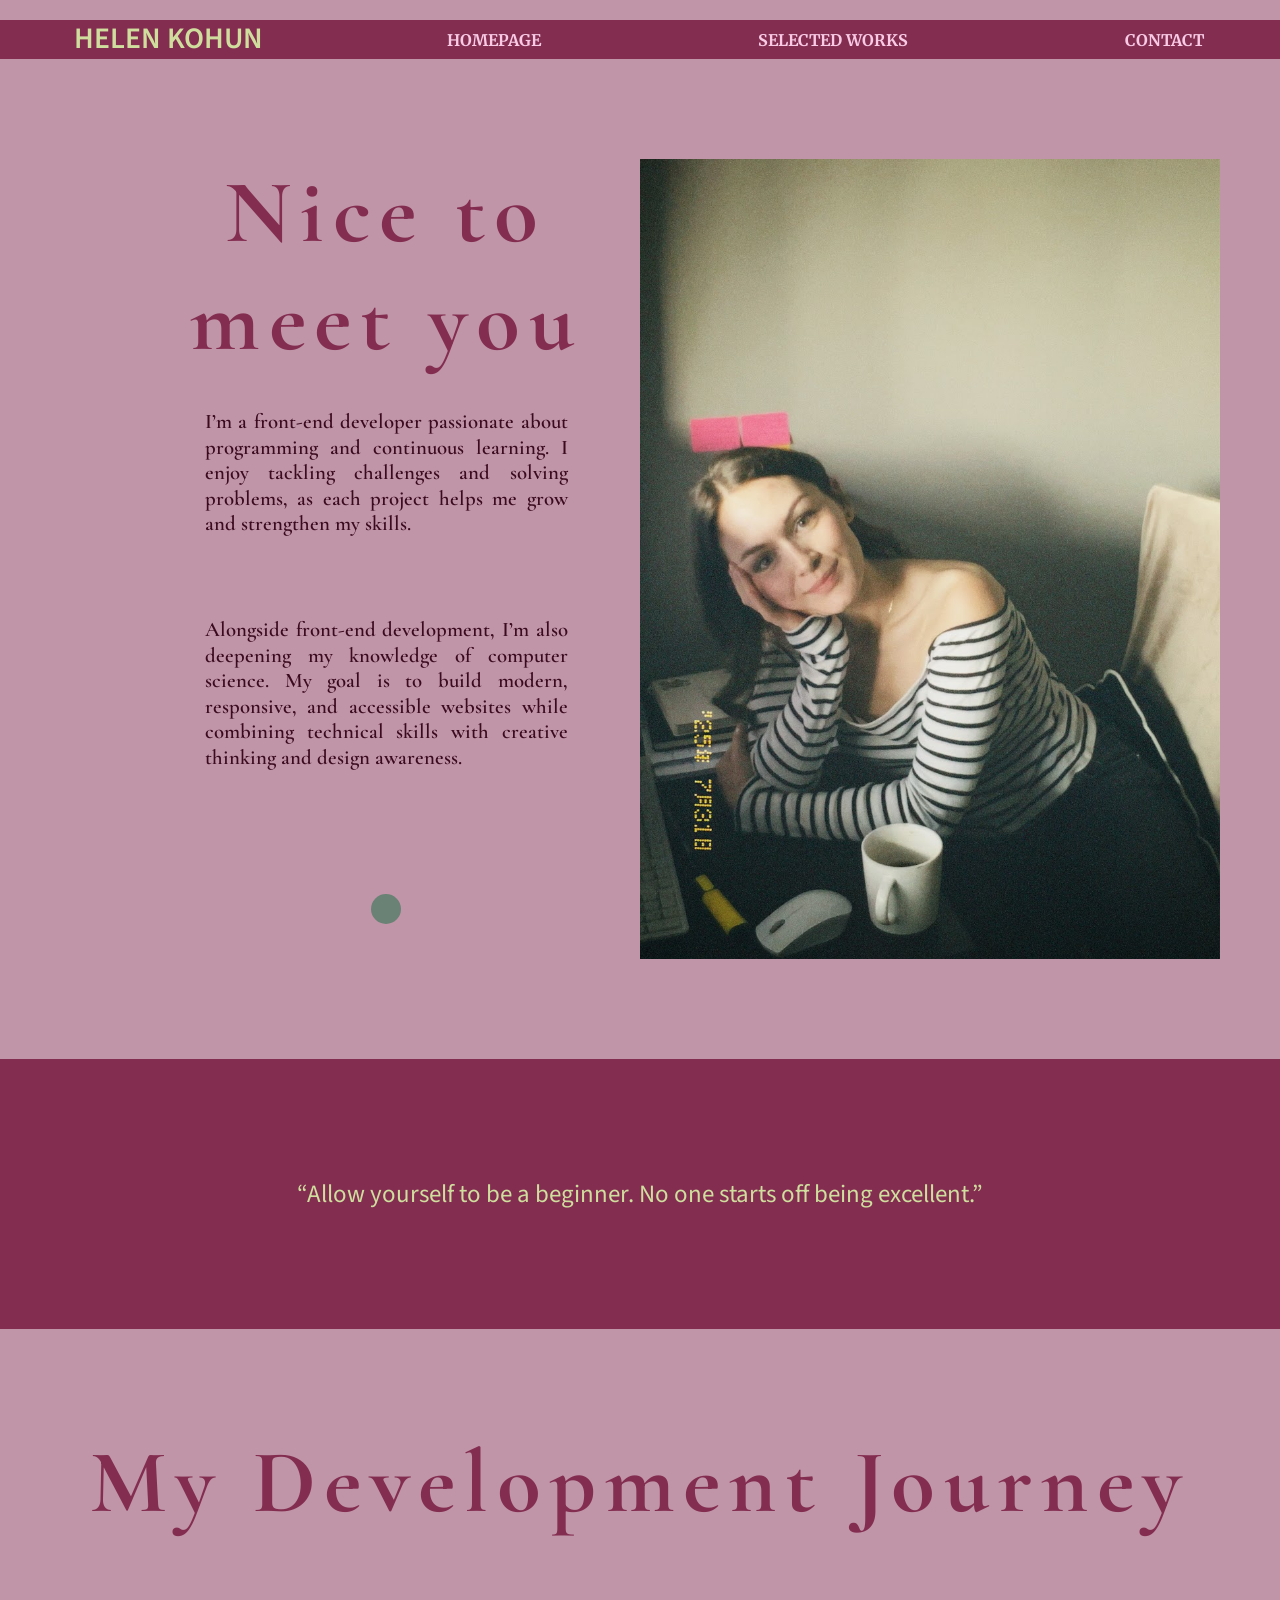
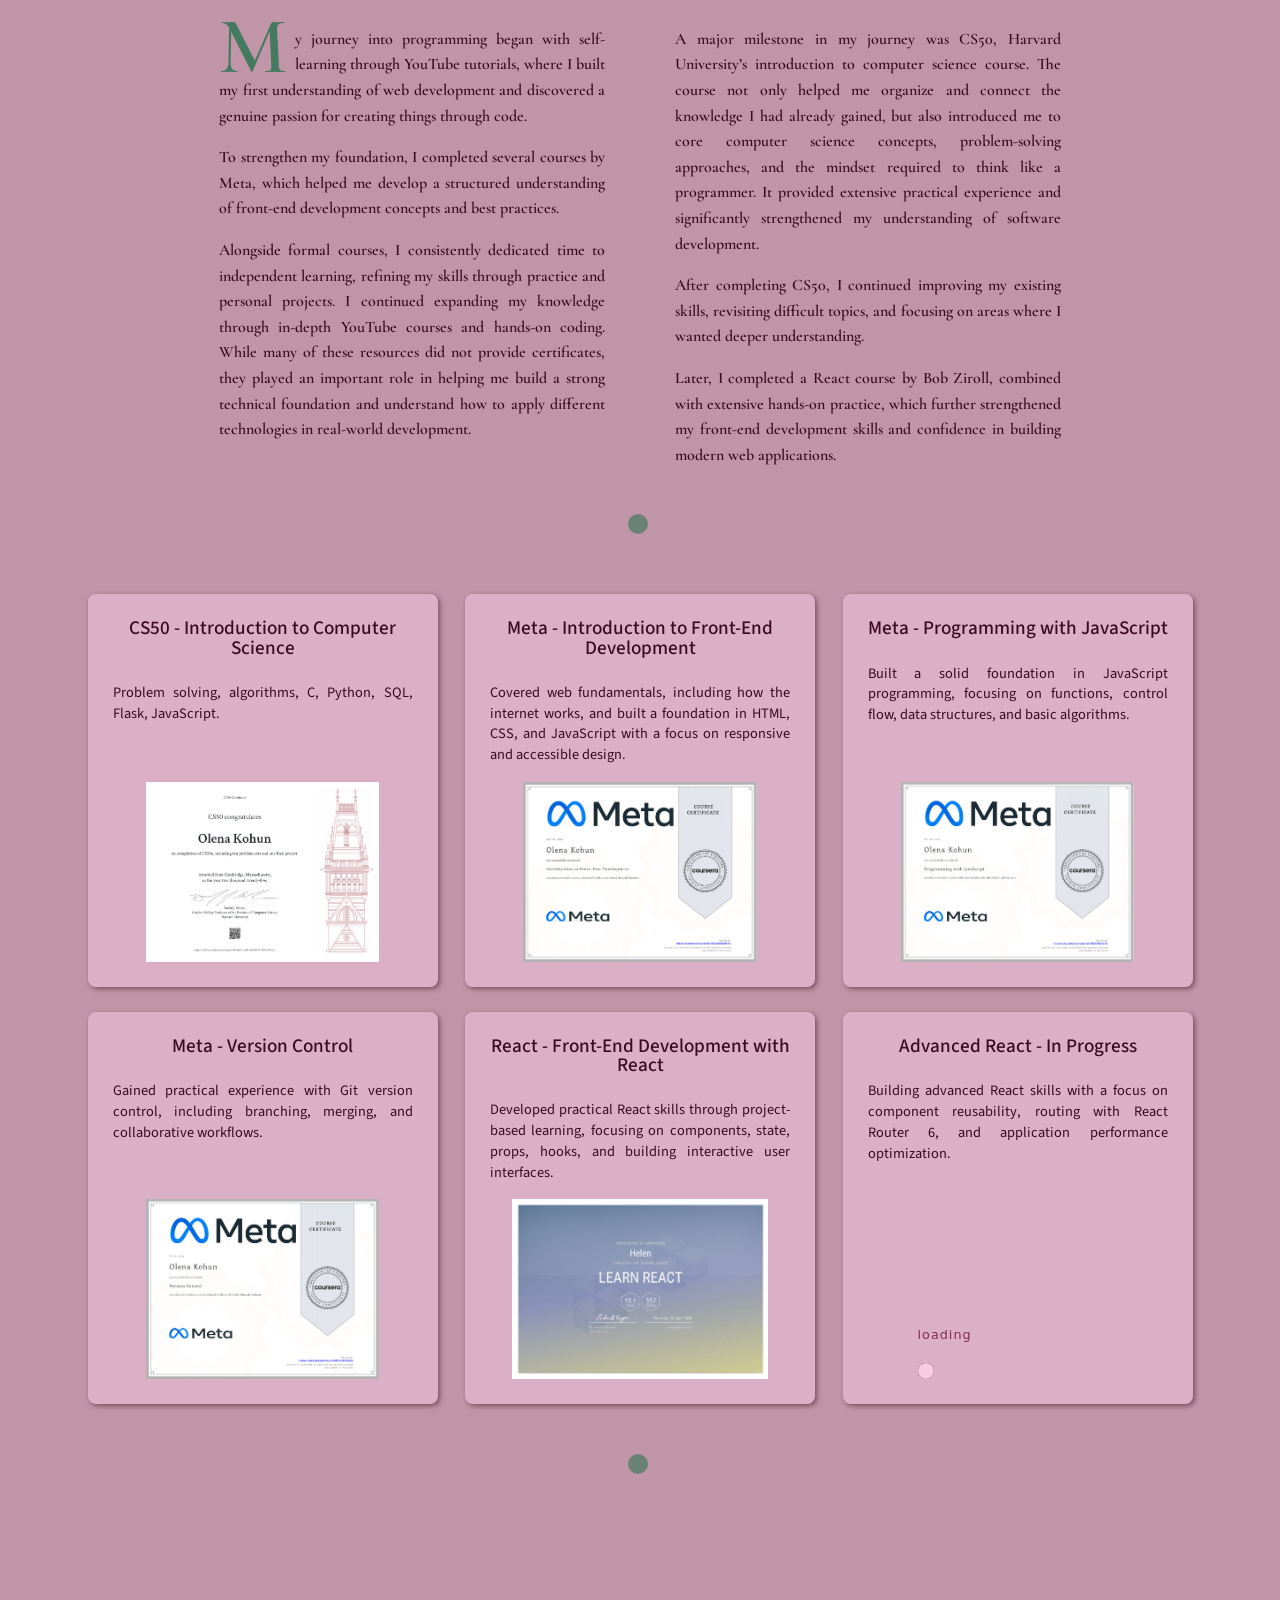
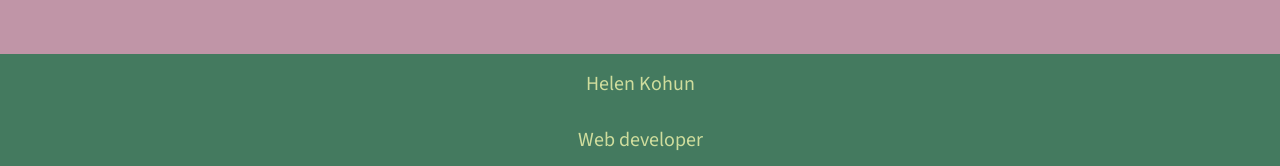
==== commit 1a5d4885: "Upgrade about section" ====
--- a/about.html
+++ b/about.html
@@ -52,18 +52,16 @@
           </div>
           <div class="about__text">
             <p class="about-p1">
-              I am an aspiring web developer, steadily finding my way through
-              the world of programming. I enjoy facing challenges and learning
-              how to solve problems — this process helps me grow and
-              continuously improve my skills.
+              I’m a front-end developer passionate about programming and
+              continuous learning. I enjoy tackling challenges and solving
+              problems, as each project helps me grow and strengthen my skills.
             </p>
 
             <p class="about-p2">
-              I focus on front-end development while also deepening my knowledge
+              Alongside front-end development, I’m also deepening my knowledge
               of computer science. My goal is to build modern, responsive, and
-              accessible websites. I combine technical skills with creative
-              thinking, allowing me to see development from both an engineering
-              and a design perspective.
+              accessible websites while combining technical skills with creative
+              thinking and design awareness.
             </p>
           </div>
           <div class="about__decor-cicle"></div>
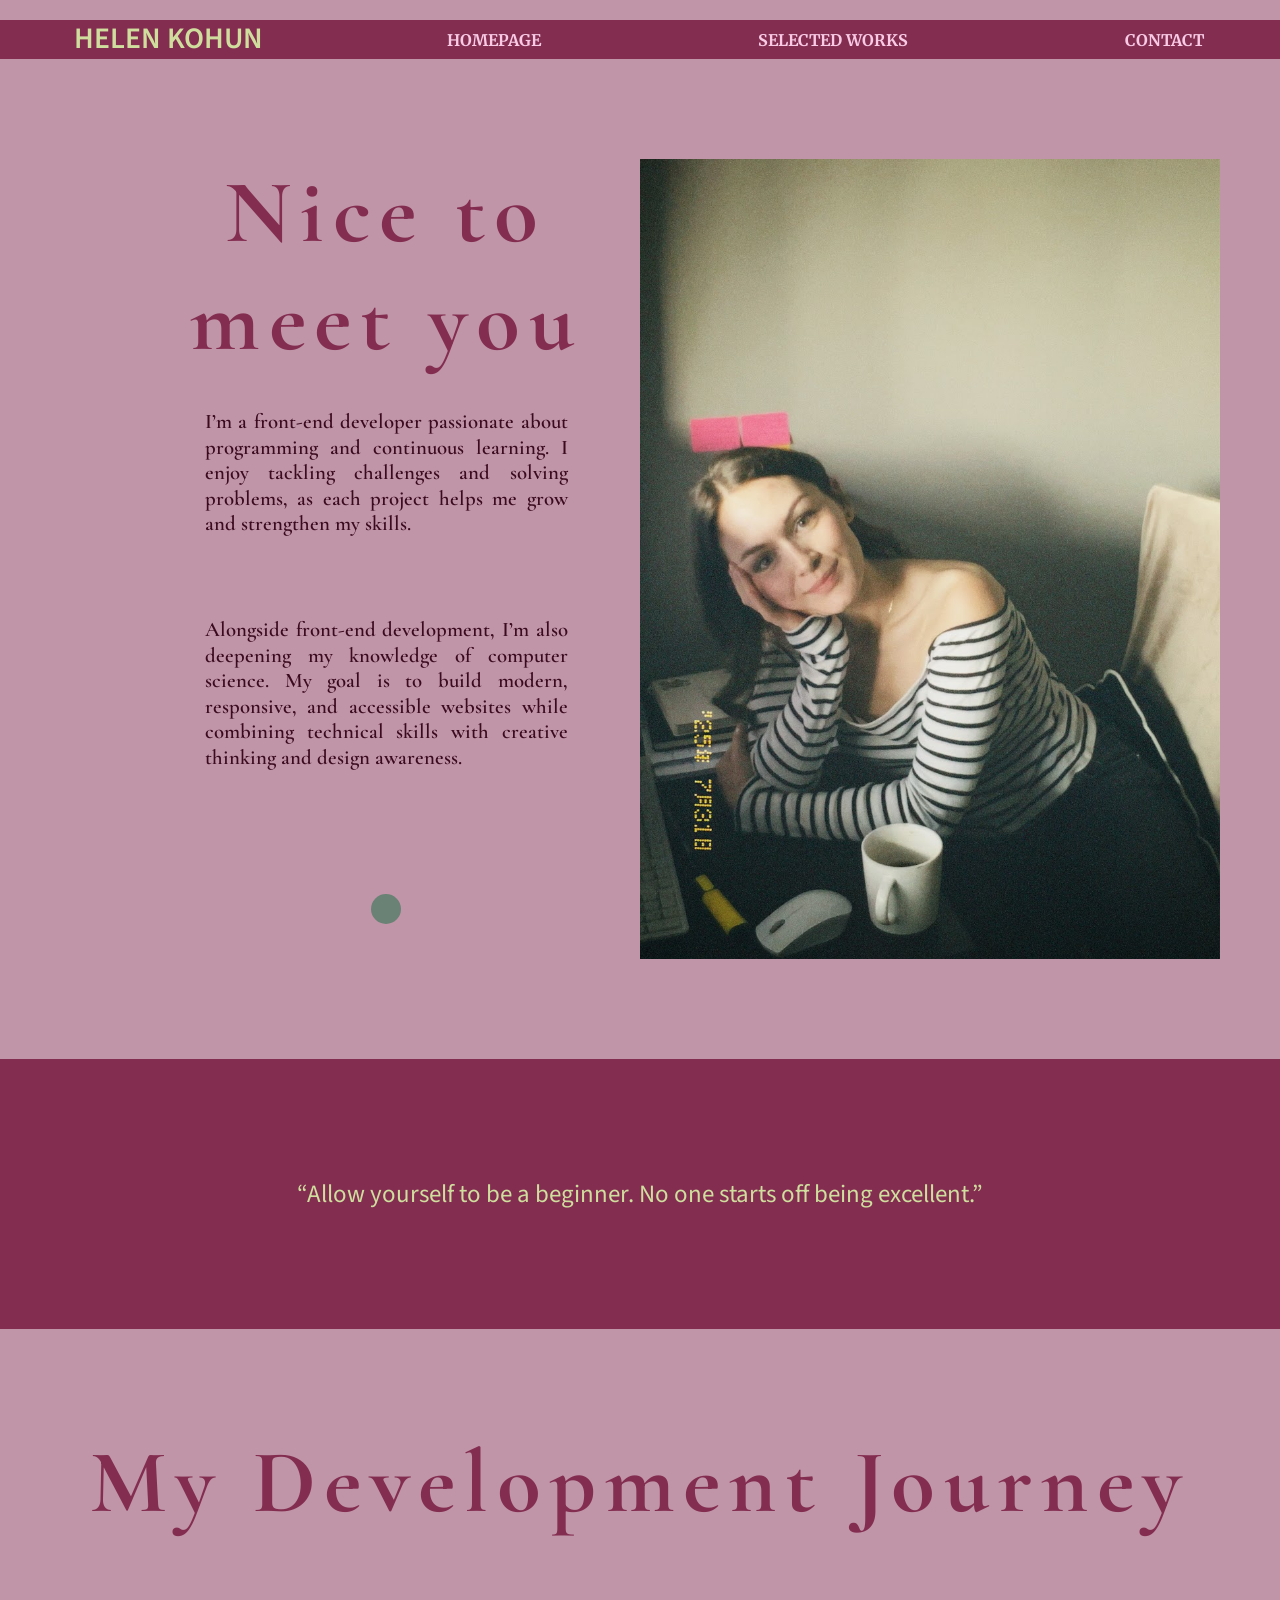
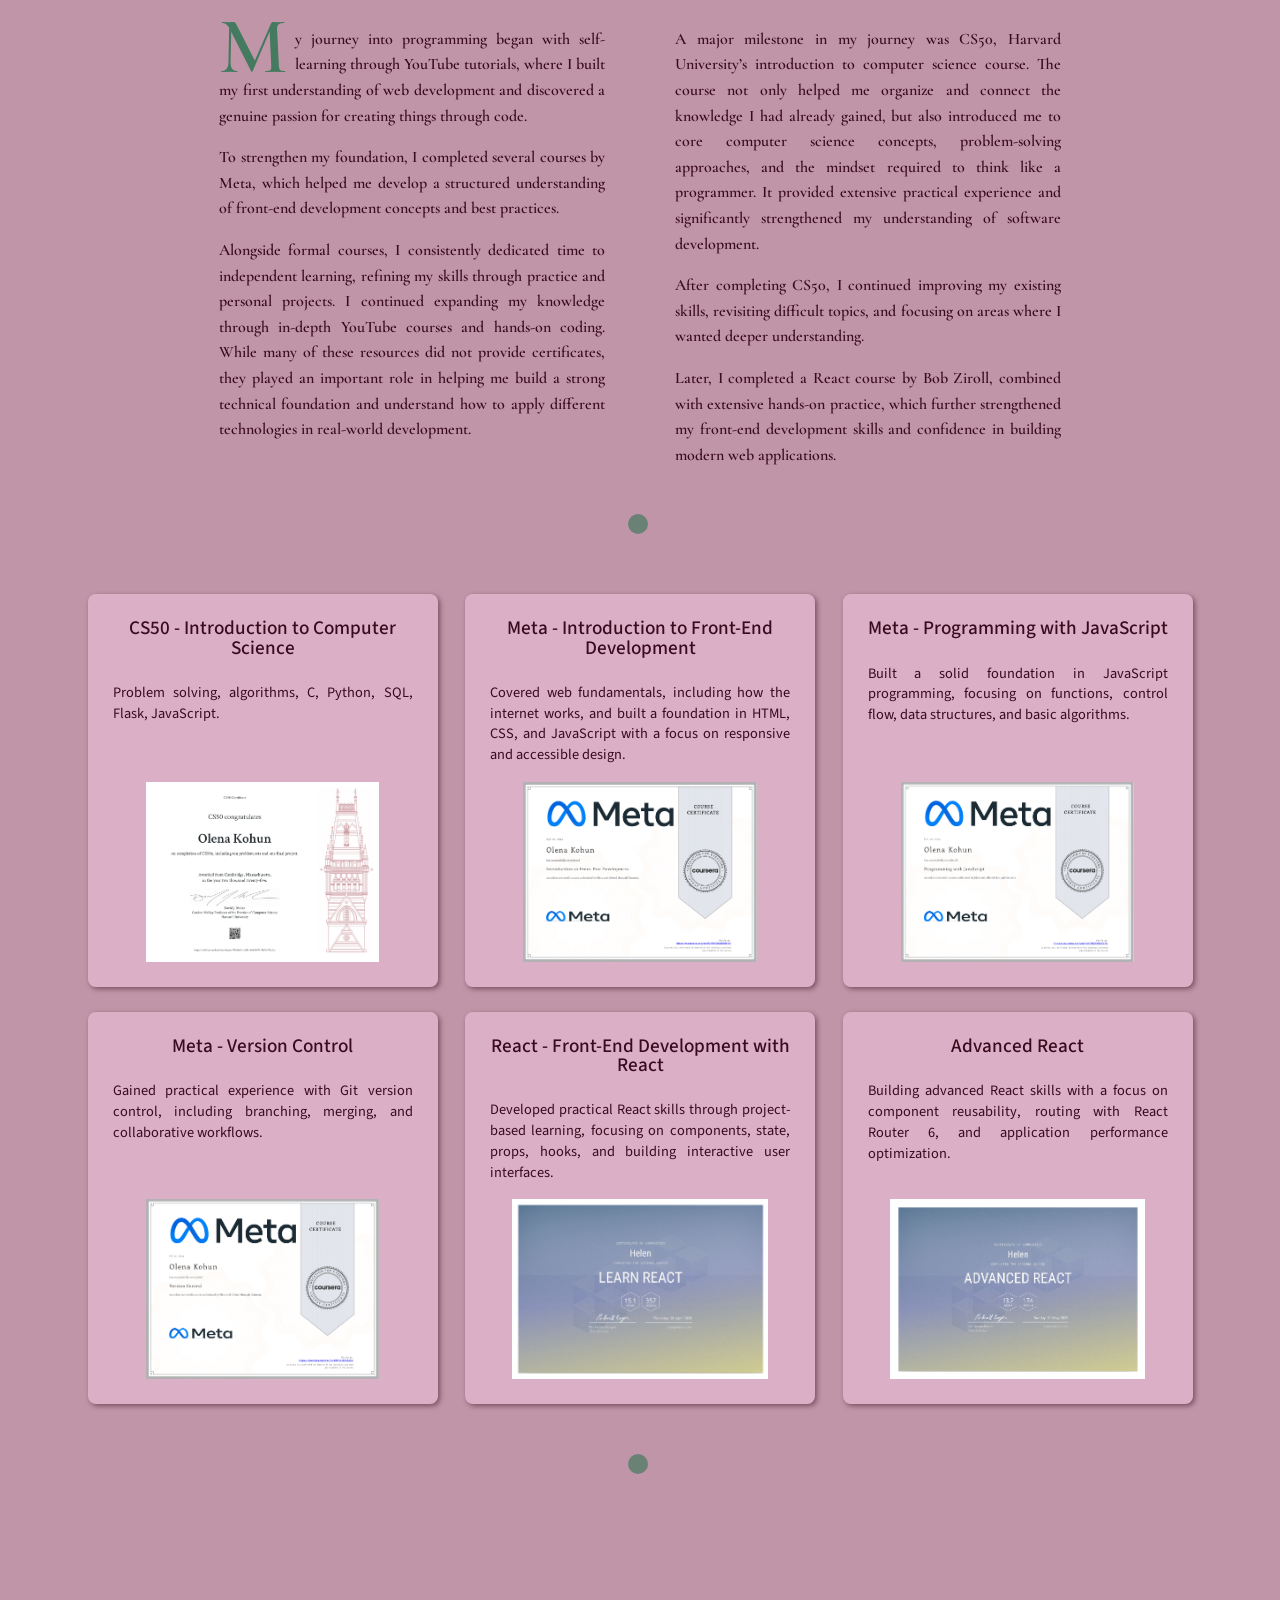
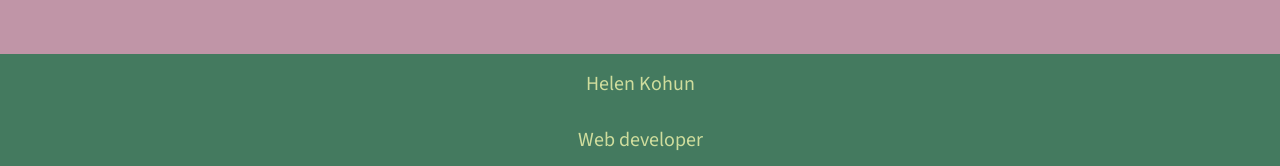
==== commit b2b796f8: "Add the certificate" ====
--- a/about.html
+++ b/about.html
@@ -238,23 +238,22 @@
 
               <div class="path__certificate-container">
                 <div class="path__certificate-text">
-                  <h3>Advanced React - In Progress</h3>
+                  <h3>Advanced React</h3>
                   <p>
                     Building advanced React skills with a focus on component
                     reusability, routing with React Router 6, and application
                     performance optimization.
                   </p>
                 </div>
-                <!-- Loader -->
-                <div class="loader">
-                  <span class="loader-text">loading</span>
-                  <span class="load"></span>
-                </div>
-                <!-- <div class="path__certificate-image react-advanced"> -->
-                <!-- <a href="#" target="_blank">
-                    <img src="#" alt="" />
-                  </a> -->
-                <!-- </div> -->
+
+                <div class="path__certificate-image react-advanced">
+                  <a
+                    href="/certificates/Tutorial_ Learn Advanced React – A 13-hour interactive course lead by Bob Ziroll.pdf"
+                    target="_blank"
+                  >
+                    <img src="/images/certificates/React_Advanced.png" alt="" />
+                  </a>
+                </div>
               </div>
             </div>
             <div class="path__decor-cicle2"></div>
--- a/styles.css
+++ b/styles.css
@@ -1037,7 +1037,8 @@
   font-family: "Source Sans 3", sans-serif;
   text-transform: uppercase;
   color: #3a0a1e;
-  margin-bottom: 15px;
+  margin-bottom: 10px;
+  margin-top: 25px;
 }
 
 address dd a {
@@ -1105,130 +1106,6 @@
   padding-top: 20px;
 }
 
-/* Progress bar */
-
-/* From Uiverse.io by alexruix */
-.loader {
-  width: 200px;
-  height: 50px;
-  position: relative;
-  margin: 0 auto;
-}
-
-.loader-text {
-  position: absolute;
-  top: 0;
-  padding: 0;
-  margin: 0;
-  color: var(--bg-header);
-  animation: text_713 3.5s ease both infinite;
-  font-size: 0.8rem;
-  letter-spacing: 1px;
-}
-
-.load {
-  background-color: var(--text-main);
-  border-radius: 50px;
-  display: block;
-  height: 16px;
-  width: 16px;
-  bottom: 0;
-  position: absolute;
-  transform: translateX(64px);
-  animation: loading_713 3.5s ease both infinite;
-}
-
-.load::before {
-  position: absolute;
-  content: "";
-  width: 100%;
-  height: 100%;
-  background-color: var(--bg-header-nav);
-  border-radius: inherit;
-  animation: loading2_713 3.5s ease both infinite;
-}
-
-@keyframes text_713 {
-  0% {
-    letter-spacing: 1px;
-    transform: translateX(0px);
-  }
-
-  40% {
-    letter-spacing: 2px;
-    transform: translateX(26px);
-  }
-
-  80% {
-    letter-spacing: 1px;
-    transform: translateX(32px);
-  }
-
-  90% {
-    letter-spacing: 2px;
-    transform: translateX(0px);
-  }
-
-  100% {
-    letter-spacing: 1px;
-    transform: translateX(0px);
-  }
-}
-
-@keyframes loading_713 {
-  0% {
-    width: 16px;
-    transform: translateX(0px);
-  }
-
-  40% {
-    width: 100%;
-    transform: translateX(0px);
-  }
-
-  80% {
-    width: 16px;
-    transform: translateX(64px);
-  }
-
-  90% {
-    width: 100%;
-    transform: translateX(0px);
-  }
-
-  100% {
-    width: 16px;
-    transform: translateX(0px);
-  }
-}
-
-@keyframes loading2_713 {
-  0% {
-    transform: translateX(0px);
-    width: 16px;
-  }
-
-  40% {
-    transform: translateX(0%);
-    width: 80%;
-  }
-
-  80% {
-    width: 100%;
-    transform: translateX(0px);
-  }
-
-  90% {
-    width: 80%;
-    transform: translateX(15px);
-  }
-
-  100% {
-    transform: translateX(0px);
-    width: 16px;
-  }
-}
-
 .dark-theme {
   /*Background*/
   --bg-main: #1b1418;
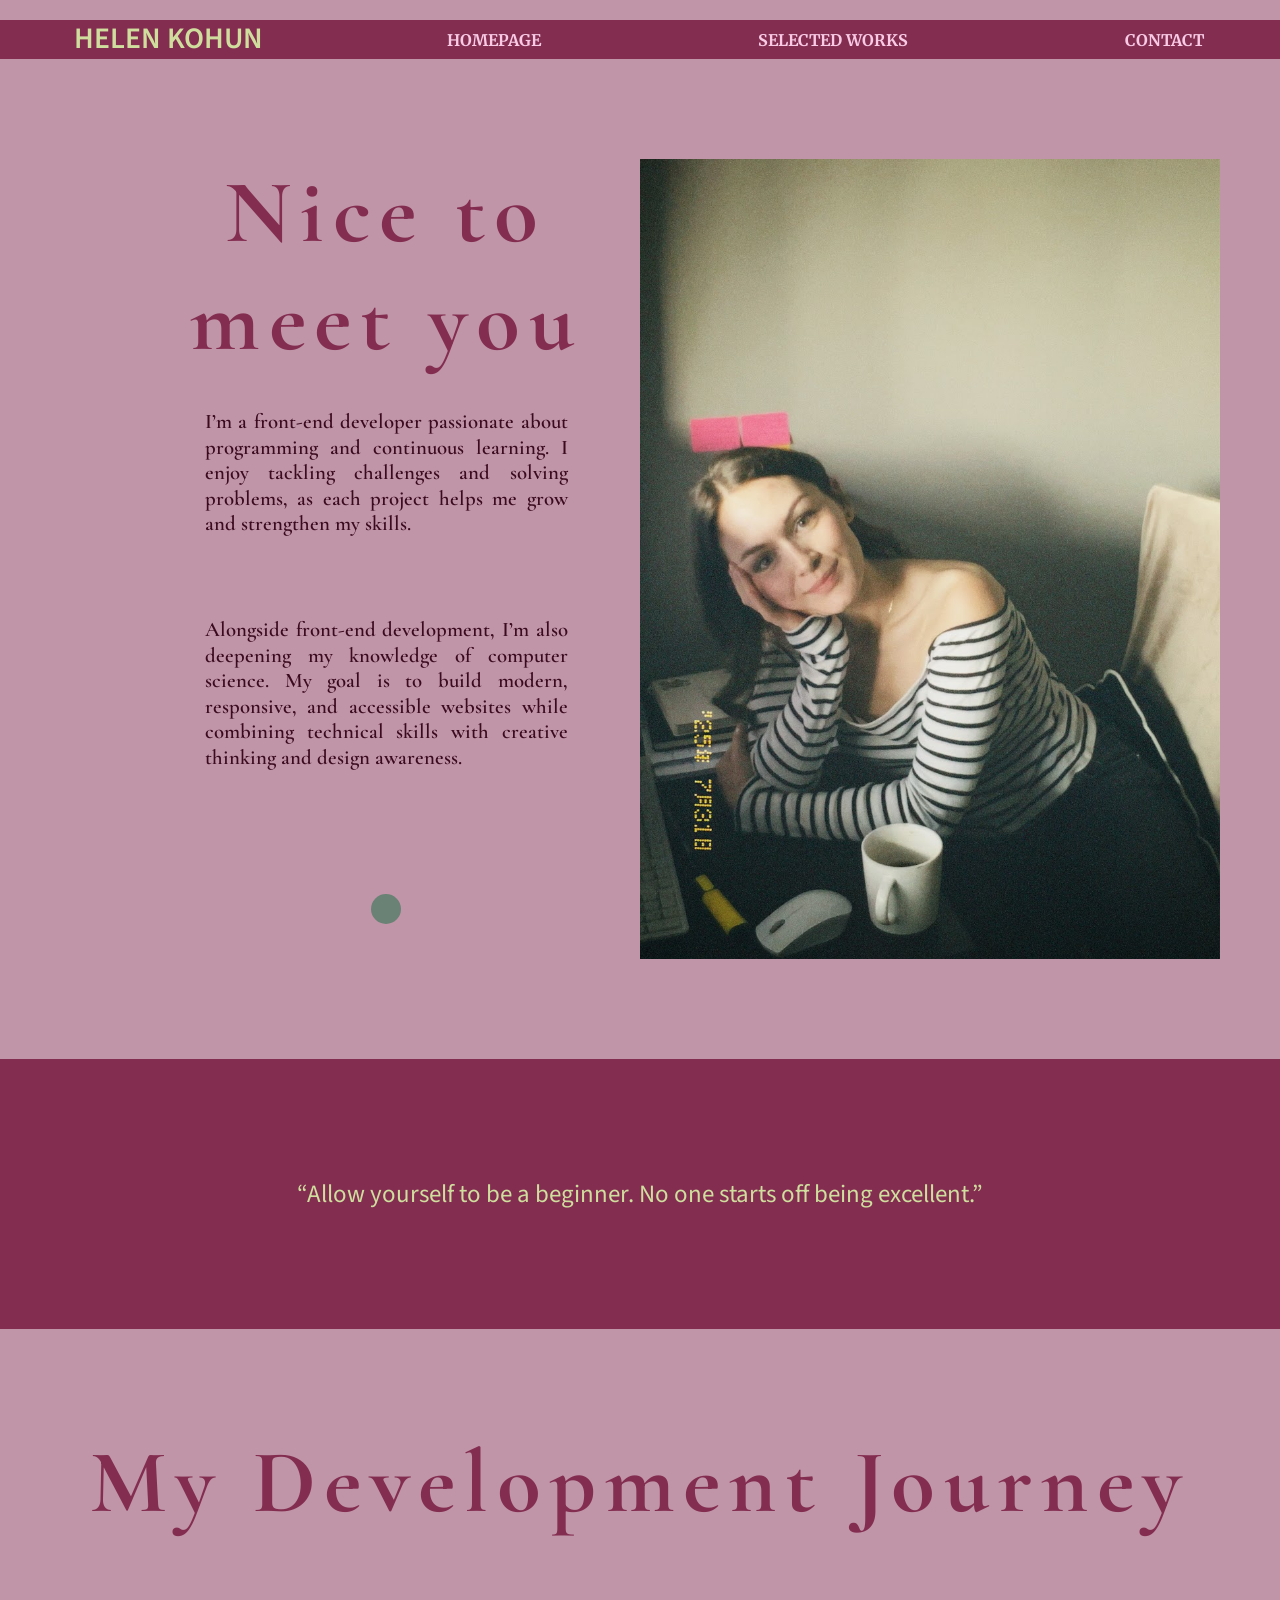
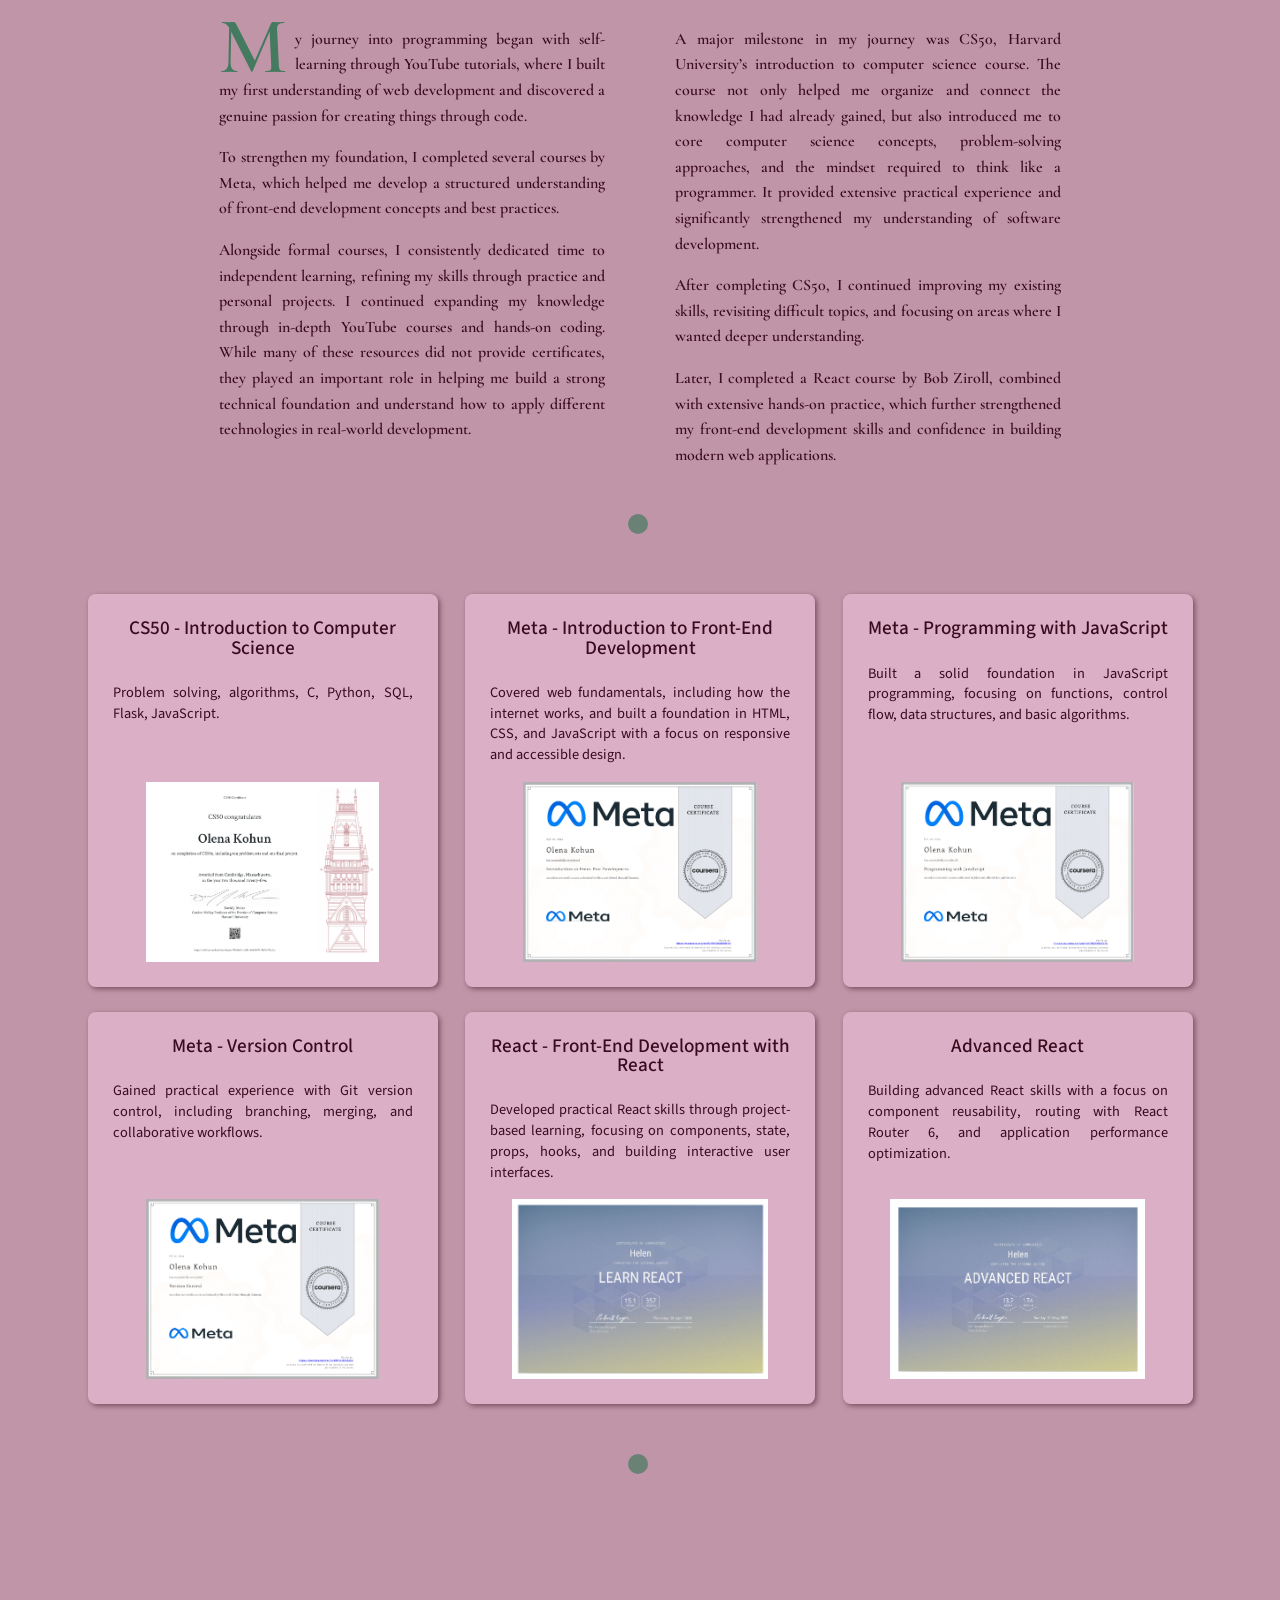
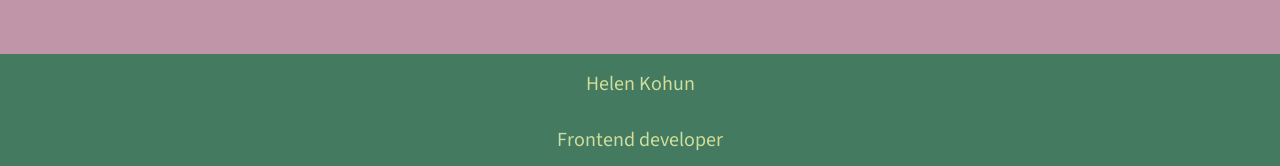
==== commit 32097d42: "Add contact links" ====
--- a/about.html
+++ b/about.html
@@ -4,6 +4,7 @@
     <meta charset="UTF-8" />
     <meta name="viewport" content="width=device-width, initial-scale=1.0" />
     <title>Homepage | About</title>
+    <link rel="icon" type="image/x-icon" href="/images/favicon.ico" />
 
     <!-- Fonts -->
     <link rel="preconnect" href="https://fonts.googleapis.com" />
@@ -265,7 +266,7 @@
   <footer>
     <div class="footer__wrapper">
       <p>Helen Kohun</p>
-      <p>Web developer</p>
+      <p>Frontend developer</p>
     </div>
   </footer>
 </html>
--- a/styles.css
+++ b/styles.css
@@ -911,6 +911,12 @@
   color: #cfdd9d;
 }
 
+.works__stack {
+  min-height: 60px;
+  align-items: flex-start;
+  align-content: flex-start;
+}
+
 .works__btn-d {
   font-family: "Source Sans 3", sans-serif;
   border: none;
